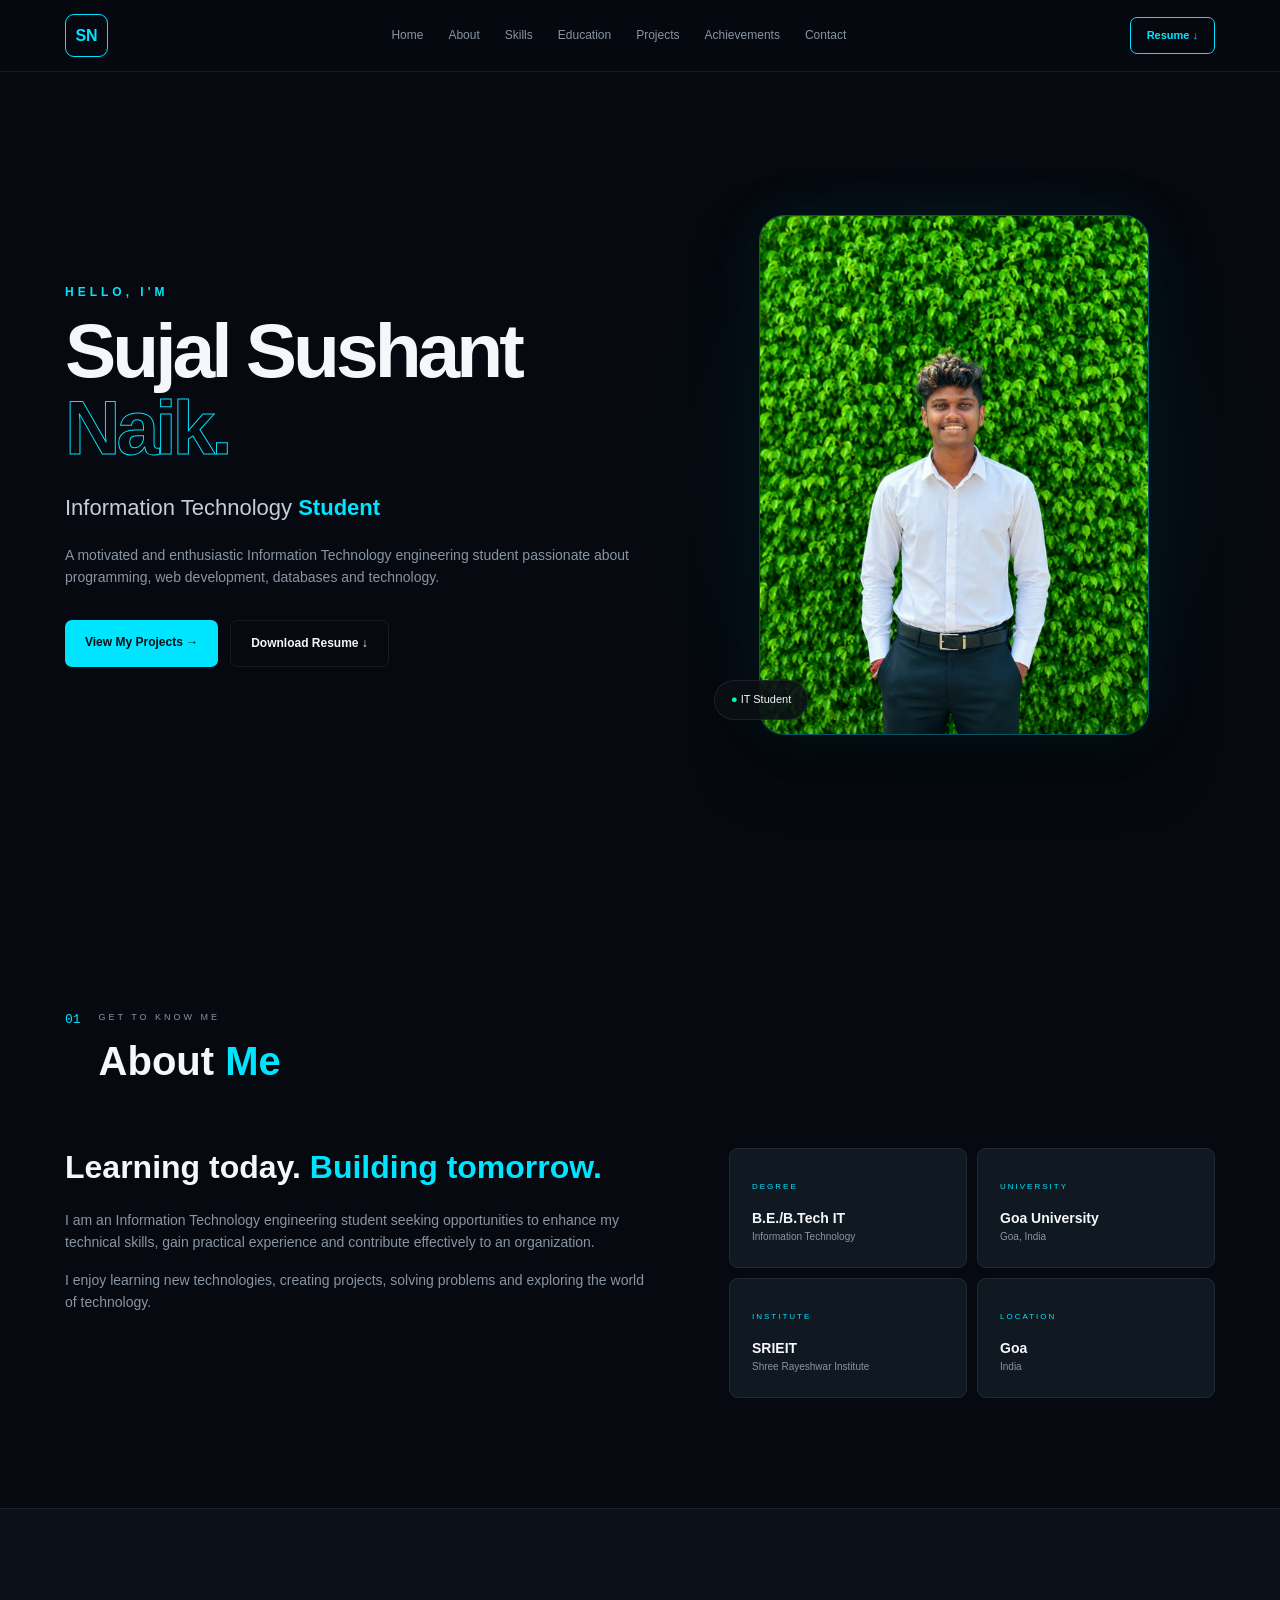
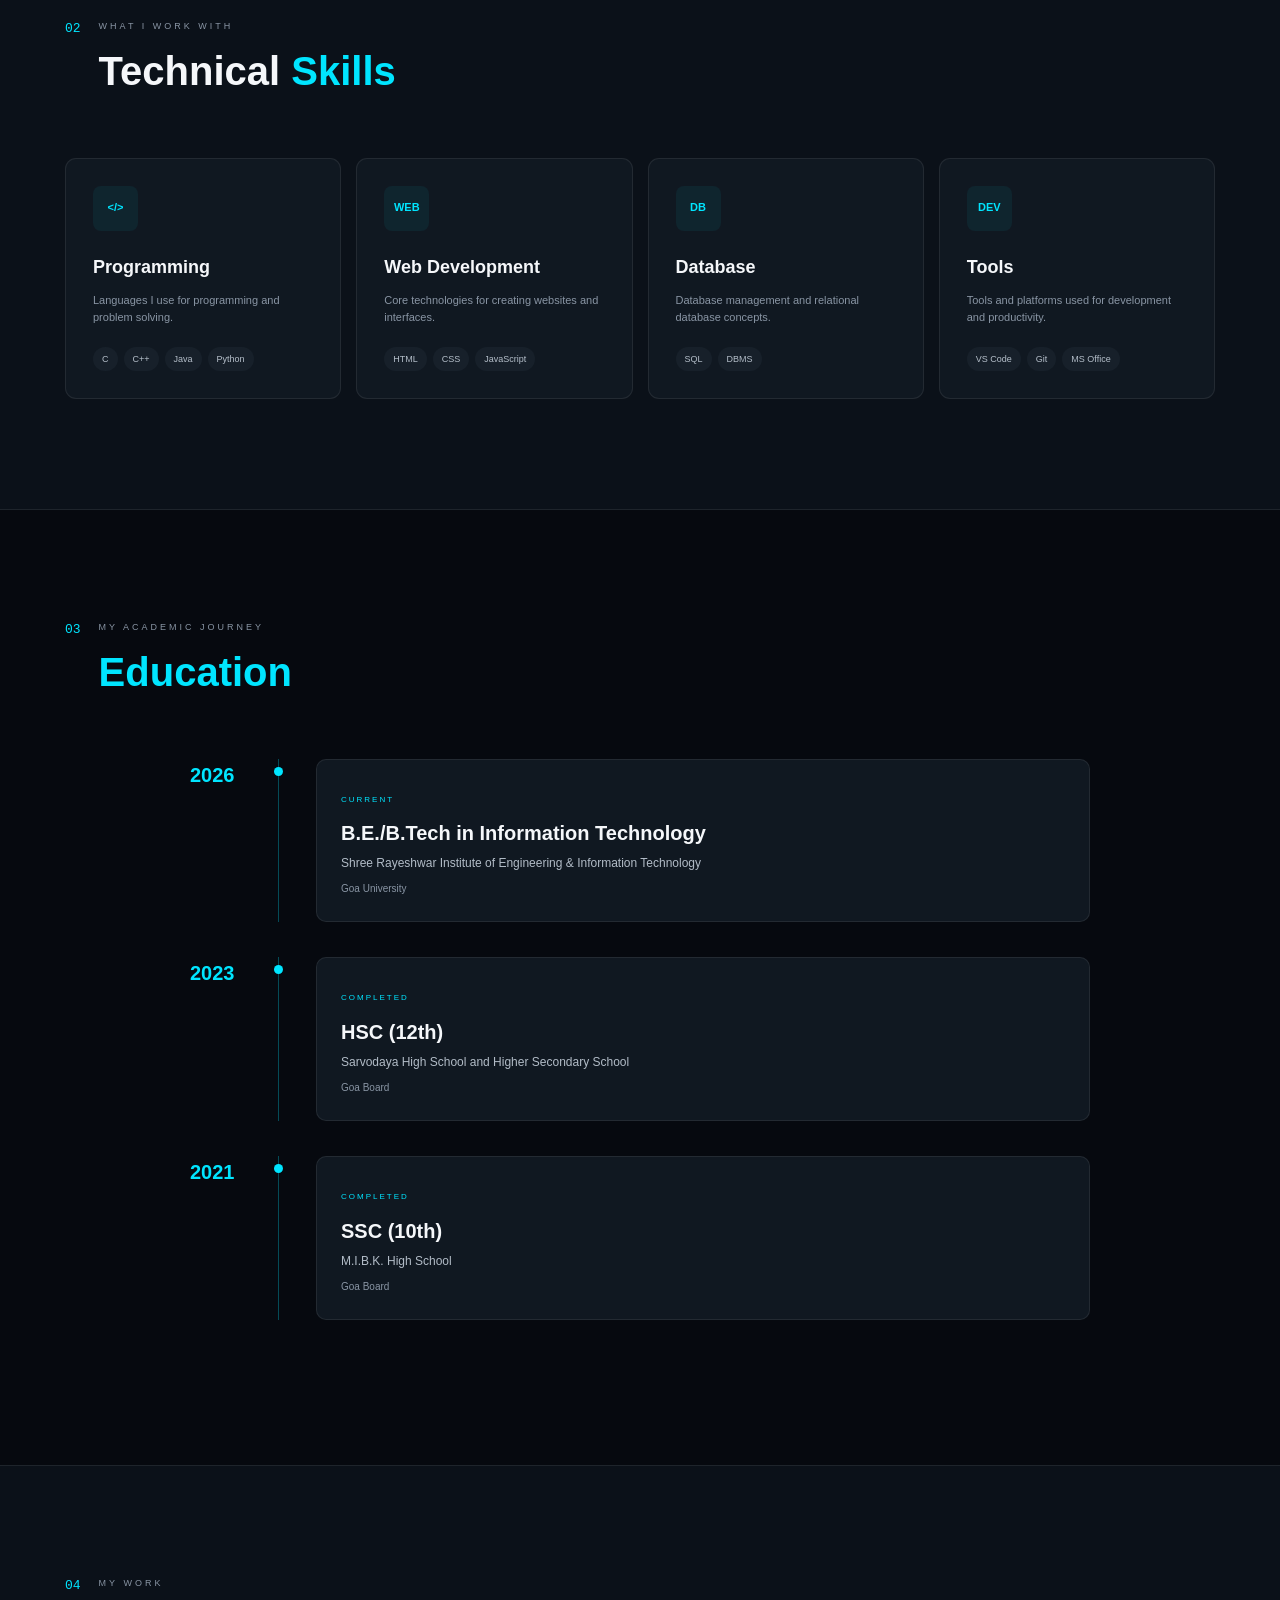
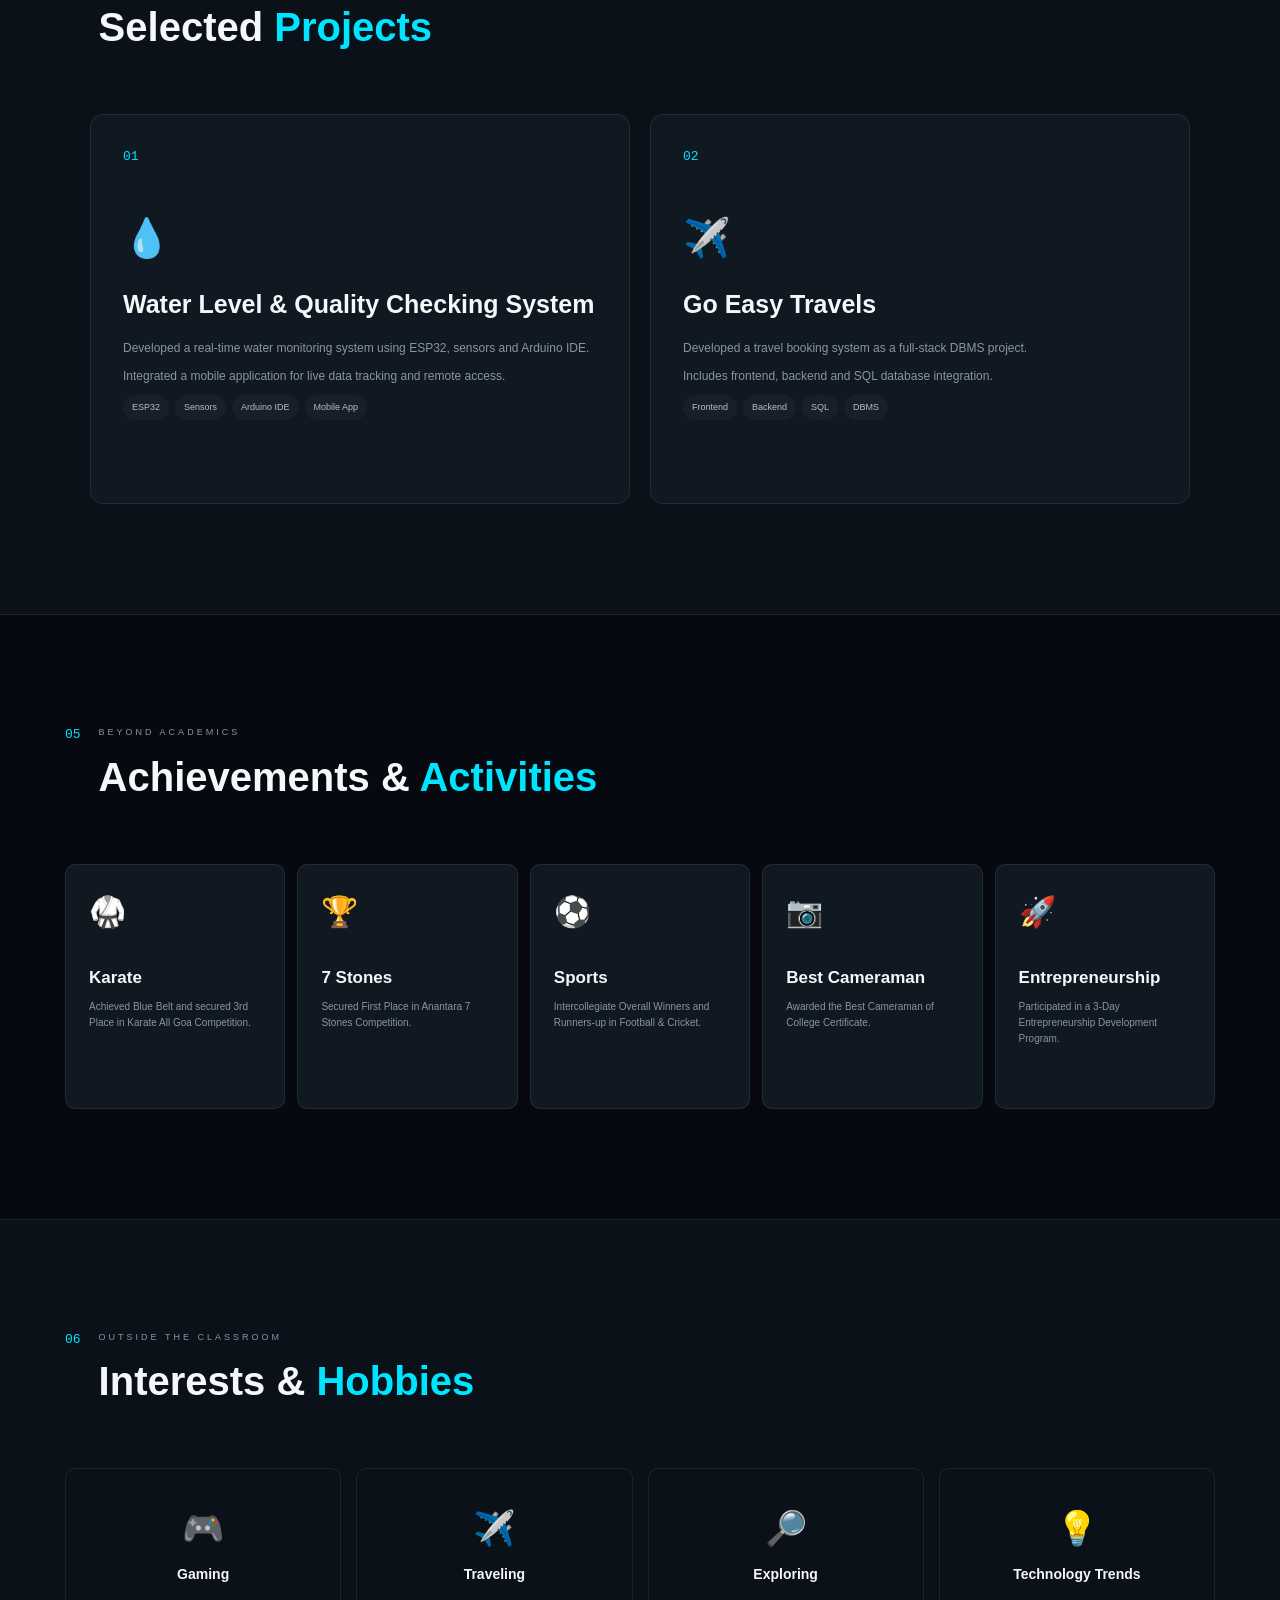
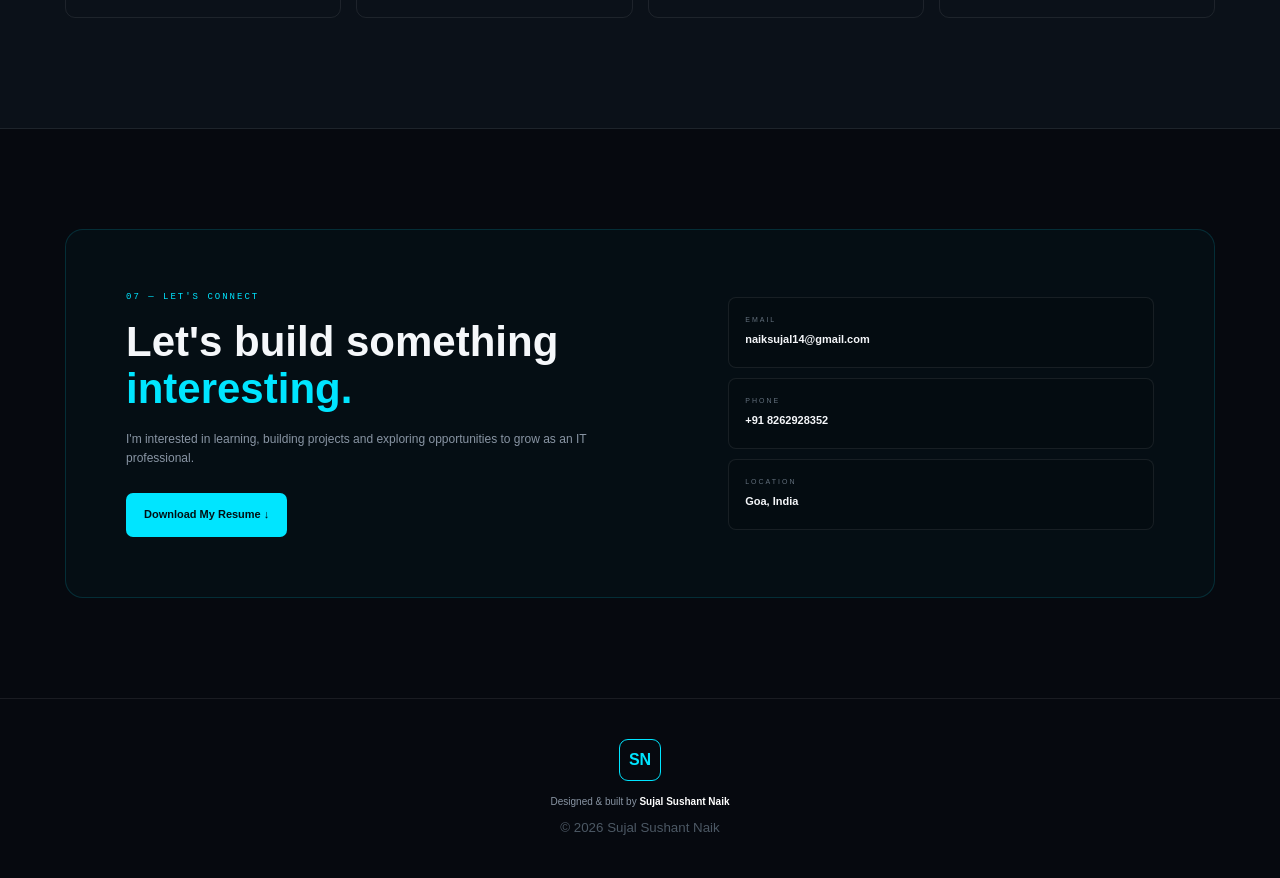
==== index.html @ 265cdd94 "initial commit" ====
<!DOCTYPE html>
<html lang="en">
<head>
    <meta charset="UTF-8">
    <meta name="viewport" content="width=device-width, initial-scale=1.0">

    <title>Sujal Sushant Naik | Portfolio</title>

    <link rel="stylesheet" href="style.css">
</head>

<body>

    <!-- NAVBAR -->
    <header class="navbar">
        <div class="nav-container">

            <a href="#home" class="logo">SN</a>

            <nav>
                <a href="#home">Home</a>
                <a href="#about">About</a>
                <a href="#skills">Skills</a>
                <a href="#education">Education</a>
                <a href="#projects">Projects</a>
                <a href="#achievements">Achievements</a>
                <a href="#contact">Contact</a>
            </nav>

            <a href="Sujal-Naik-Resume.pdf"
               download
               class="resume-btn">
                Resume ↓
            </a>

        </div>
    </header>


    <!-- HERO -->
    <section id="home" class="hero">

        <div class="hero-content">

            <p class="small-title">HELLO, I'M</p>

            <h1>
                Sujal Sushant
                <span>Naik.</span>
            </h1>

            <h2>
                Information Technology
                <strong>Student</strong>
            </h2>

            <p class="description">
                A motivated and enthusiastic Information Technology
                engineering student passionate about programming,
                web development, databases and technology.
            </p>

            <div class="buttons">

                <a href="#projects" class="btn primary">
                    View My Projects →
                </a>

                <a href="Sujal-Naik-Resume.pdf"
                   download
                   class="btn secondary">
                    Download Resume ↓
                </a>

            </div>

        </div>


        <!-- PHOTO -->
        <div class="hero-photo">

            <div class="photo-glow"></div>

            <div class="photo-box">

                <img src="profile.png"
                     alt="Sujal Sushant Naik">

            </div>

            <div class="photo-label">
                <span>●</span>
                IT Student
            </div>

        </div>

    </section>


    <!-- ABOUT -->
    <section id="about" class="section">

        <div class="section-heading">
            <span>01</span>
            <div>
                <p>GET TO KNOW ME</p>
                <h2>About <b>Me</b></h2>
            </div>
        </div>

        <div class="about-grid">

            <div class="about-text">

                <h3>
                    Learning today.
                    <b>Building tomorrow.</b>
                </h3>

                <p>
                    I am an Information Technology engineering student
                    seeking opportunities to enhance my technical skills,
                    gain practical experience and contribute effectively
                    to an organization.
                </p>

                <p>
                    I enjoy learning new technologies, creating projects,
                    solving problems and exploring the world of technology.
                </p>

            </div>

            <div class="about-cards">

                <div class="info-card">
                    <small>DEGREE</small>
                    <h4>B.E./B.Tech IT</h4>
                    <p>Information Technology</p>
                </div>

                <div class="info-card">
                    <small>UNIVERSITY</small>
                    <h4>Goa University</h4>
                    <p>Goa, India</p>
                </div>

                <div class="info-card">
                    <small>INSTITUTE</small>
                    <h4>SRIEIT</h4>
                    <p>Shree Rayeshwar Institute</p>
                </div>

                <div class="info-card">
                    <small>LOCATION</small>
                    <h4>Goa</h4>
                    <p>India</p>
                </div>

            </div>

        </div>

    </section>


    <!-- SKILLS -->
    <section id="skills" class="section dark">

        <div class="section-heading">
            <span>02</span>
            <div>
                <p>WHAT I WORK WITH</p>
                <h2>Technical <b>Skills</b></h2>
            </div>
        </div>

        <div class="skills-grid">

            <div class="skill-card">
                <div class="skill-icon">&lt;/&gt;</div>
                <h3>Programming</h3>
                <p>
                    Languages I use for programming and
                    problem solving.
                </p>

                <div class="tags">
                    <span>C</span>
                    <span>C++</span>
                    <span>Java</span>
                    <span>Python</span>
                </div>
            </div>


            <div class="skill-card">
                <div class="skill-icon">WEB</div>
                <h3>Web Development</h3>
                <p>
                    Core technologies for creating
                    websites and interfaces.
                </p>

                <div class="tags">
                    <span>HTML</span>
                    <span>CSS</span>
                    <span>JavaScript</span>
                </div>
            </div>


            <div class="skill-card">
                <div class="skill-icon">DB</div>
                <h3>Database</h3>
                <p>
                    Database management and
                    relational database concepts.
                </p>

                <div class="tags">
                    <span>SQL</span>
                    <span>DBMS</span>
                </div>
            </div>


            <div class="skill-card">
                <div class="skill-icon">DEV</div>
                <h3>Tools</h3>
                <p>
                    Tools and platforms used for
                    development and productivity.
                </p>

                <div class="tags">
                    <span>VS Code</span>
                    <span>Git</span>
                    <span>MS Office</span>
                </div>
            </div>

        </div>

    </section>


    <!-- EDUCATION -->
    <section id="education" class="section">

        <div class="section-heading">
            <span>03</span>
            <div>
                <p>MY ACADEMIC JOURNEY</p>
                <h2><b>Education</b></h2>
            </div>
        </div>

        <div class="timeline">

            <div class="education">
                <div class="year">2026</div>

                <div class="line"></div>

                <div class="education-card">
                    <small>CURRENT</small>

                    <h3>
                        B.E./B.Tech in Information Technology
                    </h3>

                    <h4>
                        Shree Rayeshwar Institute of Engineering
                        & Information Technology
                    </h4>

                    <p>Goa University</p>
                </div>
            </div>


            <div class="education">
                <div class="year">2023</div>

                <div class="line"></div>

                <div class="education-card">
                    <small>COMPLETED</small>

                    <h3>HSC (12th)</h3>

                    <h4>
                        Sarvodaya High School and Higher
                        Secondary School
                    </h4>

                    <p>Goa Board</p>
                </div>
            </div>


            <div class="education">
                <div class="year">2021</div>

                <div class="line"></div>

                <div class="education-card">
                    <small>COMPLETED</small>

                    <h3>SSC (10th)</h3>

                    <h4>
                        M.I.B.K. High School
                    </h4>

                    <p>Goa Board</p>
                </div>
            </div>

        </div>

    </section>


    <!-- PROJECTS -->
    <section id="projects" class="section dark">

        <div class="section-heading">
            <span>04</span>
            <div>
                <p>MY WORK</p>
                <h2>Selected <b>Projects</b></h2>
            </div>
        </div>

        <div class="projects-grid">

            <article class="project-card">

                <div class="project-number">01</div>

                <div class="project-icon">💧</div>

                <h3>
                    Water Level & Quality
                    Checking System
                </h3>

                <p>
                    Developed a real-time water monitoring
                    system using ESP32, sensors and
                    Arduino IDE.
                </p>

                <p>
                    Integrated a mobile application for
                    live data tracking and remote access.
                </p>

                <div class="tags">
                    <span>ESP32</span>
                    <span>Sensors</span>
                    <span>Arduino IDE</span>
                    <span>Mobile App</span>
                </div>

            </article>


            <article class="project-card">

                <div class="project-number">02</div>

                <div class="project-icon">✈️</div>

                <h3>
                    Go Easy Travels
                </h3>

                <p>
                    Developed a travel booking system
                    as a full-stack DBMS project.
                </p>

                <p>
                    Includes frontend, backend and
                    SQL database integration.
                </p>

                <div class="tags">
                    <span>Frontend</span>
                    <span>Backend</span>
                    <span>SQL</span>
                    <span>DBMS</span>
                </div>

            </article>

        </div>

    </section>


    <!-- ACHIEVEMENTS -->
    <section id="achievements" class="section">

        <div class="section-heading">
            <span>05</span>
            <div>
                <p>BEYOND ACADEMICS</p>
                <h2>Achievements & <b>Activities</b></h2>
            </div>
        </div>

        <div class="achievement-grid">

            <div class="achievement">
                <div>🥋</div>
                <h3>Karate</h3>
                <p>
                    Achieved Blue Belt and secured
                    3rd Place in Karate All Goa Competition.
                </p>
            </div>

            <div class="achievement">
                <div>🏆</div>
                <h3>7 Stones</h3>
                <p>
                    Secured First Place in
                    Anantara 7 Stones Competition.
                </p>
            </div>

            <div class="achievement">
                <div>⚽</div>
                <h3>Sports</h3>
                <p>
                    Intercollegiate Overall Winners
                    and Runners-up in Football & Cricket.
                </p>
            </div>

            <div class="achievement">
                <div>📷</div>
                <h3>Best Cameraman</h3>
                <p>
                    Awarded the Best Cameraman
                    of College Certificate.
                </p>
            </div>

            <div class="achievement">
                <div>🚀</div>
                <h3>Entrepreneurship</h3>
                <p>
                    Participated in a 3-Day
                    Entrepreneurship Development Program.
                </p>
            </div>

        </div>

    </section>


    <!-- INTERESTS -->
    <section class="section dark">

        <div class="section-heading">
            <span>06</span>
            <div>
                <p>OUTSIDE THE CLASSROOM</p>
                <h2>Interests & <b>Hobbies</b></h2>
            </div>
        </div>

        <div class="interests">

            <div>
                <span>🎮</span>
                <h3>Gaming</h3>
            </div>

            <div>
                <span>✈️</span>
                <h3>Traveling</h3>
            </div>

            <div>
                <span>🔎</span>
                <h3>Exploring</h3>
            </div>

            <div>
                <span>💡</span>
                <h3>Technology Trends</h3>
            </div>

        </div>

    </section>


    <!-- CONTACT -->
    <section id="contact" class="contact">

        <div class="contact-container">

            <div>

                <p class="contact-label">
                    07 — LET'S CONNECT
                </p>

                <h2>
                    Let's build something
                    <span>interesting.</span>
                </h2>

                <p class="contact-text">
                    I'm interested in learning,
                    building projects and exploring
                    opportunities to grow as an
                    IT professional.
                </p>

                <a href="Sujal-Naik-Resume.pdf"
                   download
                   class="download">
                    Download My Resume ↓
                </a>

            </div>


            <div class="contact-details">

                <a href="mailto:naiksujal14@gmail.com">
                    <small>EMAIL</small>
                    <strong>naiksujal14@gmail.com</strong>
                </a>

                <a href="tel:+918262928352">
                    <small>PHONE</small>
                    <strong>+91 8262928352</strong>
                </a>

                <div>
                    <small>LOCATION</small>
                    <strong>Goa, India</strong>
                </div>

            </div>

        </div>

    </section>


    <!-- FOOTER -->
    <footer>

        <div class="footer-logo">SN</div>

        <p>
            Designed & built by
            <strong>Sujal Sushant Naik</strong>
        </p>

        <small>
            © 2026 Sujal Sushant Naik
        </small>

    </footer>

</body>
</html>
---- style.css ----
/* ================================
   VARIABLES
================================ */

:root {
    --bg: #06090f;
    --bg2: #0b1119;
    --card: #101821;
    --text: #f5f7fa;
    --muted: #8995a4;
    --blue: #00e5ff;
    --green: #00ffa3;
    --border: rgba(255,255,255,0.08);
}


/* ================================
   RESET
================================ */

* {
    margin: 0;
    padding: 0;
    box-sizing: border-box;
}

html {
    scroll-behavior: smooth;
}

body {
    background: var(--bg);
    color: var(--text);
    font-family: Arial, Helvetica, sans-serif;
    line-height: 1.6;
    overflow-x: hidden;
}

a {
    text-decoration: none;
    color: inherit;
}


/* ================================
   NAVBAR
================================ */

.navbar {
    position: fixed;
    top: 0;
    width: 100%;
    height: 72px;
    z-index: 1000;

    background: rgba(6,9,15,0.85);
    backdrop-filter: blur(15px);

    border-bottom: 1px solid var(--border);
}

.nav-container {
    max-width: 1200px;
    height: 100%;
    margin: auto;
    padding: 0 25px;

    display: flex;
    align-items: center;
    justify-content: space-between;
}

.logo {
    width: 43px;
    height: 43px;

    display: flex;
    align-items: center;
    justify-content: center;

    border: 1px solid var(--blue);
    border-radius: 9px;

    color: var(--blue);
    font-weight: bold;
}

nav {
    display: flex;
    gap: 25px;
}

nav a {
    color: var(--muted);
    font-size: 12px;
    transition: 0.3s;
}

nav a:hover {
    color: var(--blue);
}

.resume-btn {
    padding: 9px 16px;

    border: 1px solid var(--blue);
    border-radius: 7px;

    color: var(--blue);
    font-size: 11px;
    font-weight: bold;

    transition: 0.3s;
}

.resume-btn:hover {
    background: var(--blue);
    color: #001014;
}


/* ================================
   HERO
================================ */

.hero {
    min-height: 100vh;
    max-width: 1200px;
    margin: auto;

    padding: 130px 25px 80px;

    display: grid;
    grid-template-columns: 1fr 0.9fr;

    align-items: center;
    gap: 50px;
}

.small-title {
    color: var(--blue);
    letter-spacing: 4px;
    font-size: 12px;
    font-weight: bold;
}

.hero h1 {
    margin-top: 10px;

    font-size: clamp(50px, 6vw, 80px);
    line-height: 1;

    letter-spacing: -4px;
}

.hero h1 span {
    display: block;

    color: transparent;
    -webkit-text-stroke: 1px var(--blue);
}

.hero h2 {
    margin-top: 25px;

    color: #c5ced8;
    font-size: 22px;
    font-weight: normal;
}

.hero h2 strong {
    color: var(--blue);
}

.description {
    max-width: 580px;

    margin-top: 18px;

    color: var(--muted);
    font-size: 14px;
}


/* BUTTONS */

.buttons {
    display: flex;
    gap: 12px;
    margin-top: 32px;
}

.btn {
    padding: 13px 20px;

    border-radius: 7px;

    font-size: 12px;
    font-weight: bold;

    transition: 0.3s;
}

.primary {
    background: var(--blue);
    color: #001014;
}

.primary:hover {
    transform: translateY(-3px);
    box-shadow: 0 10px 30px rgba(0,229,255,0.2);
}

.secondary {
    border: 1px solid var(--border);
}

.secondary:hover {
    border-color: var(--blue);
    color: var(--blue);
}


/* ================================
   PHOTO
================================ */

.hero-photo {
    position: relative;

    height: 560px;

    display: flex;
    align-items: center;
    justify-content: center;
}

.photo-glow {
    position: absolute;

    width: 350px;
    height: 350px;

    background: var(--blue);

    opacity: 0.08;
    filter: blur(100px);

    border-radius: 50%;
}

.photo-box {
    position: relative;
    z-index: 2;

    width: 390px;
    height: 520px;

    overflow: hidden;

    border-radius: 25px;

    border: 1px solid rgba(0,229,255,0.35);

    box-shadow:
        0 0 60px rgba(0,229,255,0.08),
        0 30px 60px rgba(0,0,0,0.5);
}

.photo-box img {
    width: 100%;
    height: 100%;

    object-fit: cover;
    object-position: center top;

    transition: 0.5s;
}

.photo-box:hover img {
    transform: scale(1.04);
}

.photo-label {
    position: absolute;
    z-index: 5;

    bottom: 35px;
    left: 20px;

    padding: 10px 16px;

    background: rgba(10,15,22,0.9);

    border: 1px solid var(--border);

    border-radius: 20px;

    font-size: 11px;
}

.photo-label span {
    color: var(--green);
}


/* ================================
   SECTIONS
================================ */

.section {
    max-width: 1200px;
    margin: auto;

    padding: 110px 25px;
}

.dark {
    max-width: none;

    padding-left: max(25px, calc((100% - 1150px) / 2));
    padding-right: max(25px, calc((100% - 1150px) / 2));

    background: var(--bg2);

    border-top: 1px solid var(--border);
    border-bottom: 1px solid var(--border);
}

.section-heading {
    display: flex;
    gap: 18px;

    margin-bottom: 55px;
}

.section-heading > span {
    color: var(--blue);
    font-family: monospace;
}

.section-heading p {
    color: var(--muted);
    font-size: 9px;
    letter-spacing: 3px;
}

.section-heading h2 {
    margin-top: 5px;

    font-size: 40px;
}

.section-heading b {
    color: var(--blue);
}


/* ================================
   ABOUT
================================ */

.about-grid {
    display: grid;
    grid-template-columns: 1.1fr 0.9fr;
    gap: 70px;
}

.about-text h3 {
    font-size: 32px;
    line-height: 1.2;
    margin-bottom: 22px;
}

.about-text h3 b {
    color: var(--blue);
}

.about-text p {
    color: var(--muted);
    font-size: 14px;
    margin-bottom: 15px;
}

.about-cards {
    display: grid;
    grid-template-columns: 1fr 1fr;
    gap: 10px;
}

.info-card {
    padding: 22px;

    background: var(--card);

    border: 1px solid var(--border);
    border-radius: 9px;
}

.info-card small {
    color: var(--blue);
    font-size: 8px;
    letter-spacing: 2px;
}

.info-card h4 {
    margin-top: 10px;
    font-size: 14px;
}

.info-card p {
    color: var(--muted);
    font-size: 10px;
}


/* ================================
   SKILLS
================================ */

.skills-grid {
    max-width: 1150px;
    margin: auto;

    display: grid;
    grid-template-columns: repeat(4,1fr);

    gap: 15px;
}

.skill-card {
    padding: 27px;

    background: var(--card);

    border: 1px solid var(--border);
    border-radius: 11px;

    transition: 0.3s;
}

.skill-card:hover {
    transform: translateY(-7px);
    border-color: rgba(0,229,255,0.35);
}

.skill-icon {
    width: 45px;
    height: 45px;

    display: flex;
    align-items: center;
    justify-content: center;

    background: rgba(0,229,255,0.06);

    border-radius: 8px;

    color: var(--blue);

    font-size: 11px;
    font-weight: bold;
}

.skill-card h3 {
    margin-top: 22px;
    font-size: 18px;
}

.skill-card p {
    color: var(--muted);
    font-size: 11px;
    margin: 10px 0 20px;
}

.tags {
    display: flex;
    flex-wrap: wrap;
    gap: 6px;
}

.tags span {
    padding: 5px 9px;

    background: #17202a;

    border-radius: 20px;

    color: #b5bfca;

    font-size: 9px;
}


/* ================================
   EDUCATION
================================ */

.timeline {
    max-width: 900px;
    margin: auto;
}

.education {
    display: grid;
    grid-template-columns: 70px 20px 1fr;

    gap: 18px;

    margin-bottom: 35px;
}

.year {
    color: var(--blue);
    font-size: 20px;
    font-weight: bold;
}

.line {
    border-left: 1px solid rgba(0,229,255,0.3);
    position: relative;
}

.line::before {
    content: "";

    position: absolute;

    width: 9px;
    height: 9px;

    background: var(--blue);

    border-radius: 50%;

    left: -5px;
    top: 8px;
}

.education-card {
    padding: 24px;

    background: var(--card);

    border: 1px solid var(--border);

    border-radius: 10px;
}

.education-card small {
    color: var(--blue);
    letter-spacing: 2px;
    font-size: 8px;
}

.education-card h3 {
    margin: 8px 0 5px;
    font-size: 20px;
}

.education-card h4 {
    color: #b2bcc7;
    font-size: 12px;
    font-weight: normal;
}

.education-card p {
    color: var(--muted);
    font-size: 10px;
    margin-top: 8px;
}


/* ================================
   PROJECTS
================================ */

.projects-grid {
    max-width: 1100px;
    margin: auto;

    display: grid;
    grid-template-columns: 1fr 1fr;

    gap: 20px;
}

.project-card {
    padding: 32px;
    min-height: 390px;

    background: var(--card);

    border: 1px solid var(--border);
    border-radius: 13px;

    transition: 0.3s;
}

.project-card:hover {
    transform: translateY(-7px);
    border-color: rgba(0,229,255,0.35);
}

.project-number {
    color: var(--blue);
    font-family: monospace;
}

.project-icon {
    font-size: 38px;
    margin-top: 40px;
}

.project-card h3 {
    margin: 15px 0;

    font-size: 25px;
}

.project-card p {
    color: var(--muted);
    font-size: 12px;
    margin-bottom: 9px;
}


/* ================================
   ACHIEVEMENTS
================================ */

.achievement-grid {
    display: grid;
    grid-template-columns: repeat(5,1fr);
    gap: 12px;
}

.achievement {
    min-height: 245px;
    padding: 23px;

    background: var(--card);

    border: 1px solid var(--border);
    border-radius: 10px;

    transition: 0.3s;
}

.achievement:hover {
    transform: translateY(-6px);
    border-color: rgba(0,229,255,0.35);
}

.achievement div {
    font-size: 30px;
}

.achievement h3 {
    margin-top: 28px;
    font-size: 17px;
}

.achievement p {
    color: var(--muted);
    font-size: 10px;
    margin-top: 8px;
}


/* ================================
   INTERESTS
================================ */

.interests {
    display: grid;
    grid-template-columns: repeat(4,1fr);
    gap: 15px;
}

.interests div {
    height: 150px;

    display: flex;
    flex-direction: column;
    align-items: center;
    justify-content: center;

    border: 1px solid var(--border);
    border-radius: 10px;

    transition: 0.3s;
}

.interests div:hover {
    border-color: var(--blue);
    transform: translateY(-5px);
}

.interests span {
    font-size: 34px;
}

.interests h3 {
    margin-top: 8px;
    font-size: 14px;
}


/* ================================
   CONTACT
================================ */

.contact {
    max-width: 1200px;
    margin: auto;

    padding: 100px 25px;
}

.contact-container {
    padding: 60px;

    display: grid;
    grid-template-columns: 1fr 0.8fr;

    gap: 70px;

    border: 1px solid rgba(0,229,255,0.15);
    border-radius: 18px;

    background: rgba(0,229,255,0.025);
}

.contact-label {
    color: var(--blue);
    font-family: monospace;
    font-size: 9px;
    letter-spacing: 2px;
}

.contact h2 {
    margin-top: 15px;

    font-size: 42px;
    line-height: 1.1;
}

.contact h2 span {
    color: var(--blue);
}

.contact-text {
    max-width: 500px;

    color: var(--muted);

    font-size: 12px;

    margin-top: 18px;
}

.download {
    display: inline-block;

    margin-top: 25px;

    padding: 13px 18px;

    background: var(--blue);

    color: #001014;

    border-radius: 7px;

    font-size: 11px;
    font-weight: bold;

    transition: 0.3s;
}

.download:hover {
    transform: translateY(-3px);
}

.contact-details {
    display: flex;
    flex-direction: column;
    justify-content: center;
    gap: 10px;
}

.contact-details a,
.contact-details div {
    padding: 16px;

    border: 1px solid var(--border);

    border-radius: 8px;

    background: rgba(0,0,0,0.12);
}

.contact-details small {
    display: block;

    color: #63707d;

    font-size: 7px;
    letter-spacing: 2px;
}

.contact-details strong {
    font-size: 11px;
}


/* ================================
   FOOTER
================================ */

footer {
    text-align: center;

    padding: 40px 20px;

    border-top: 1px solid var(--border);

    color: var(--muted);
}

.footer-logo {
    width: 42px;
    height: 42px;

    display: flex;
    align-items: center;
    justify-content: center;

    margin: auto auto 13px;

    border: 1px solid var(--blue);
    border-radius: 9px;

    color: var(--blue);
    font-weight: bold;
}

footer p {
    font-size: 10px;
}

footer strong {
    color: white;
}

footer small {
    display: block;
    margin-top: 7px;
    color: #4c5864;
}


/* ================================
   RESPONSIVE
================================ */

@media (max-width: 1000px) {

    nav {
        display: none;
    }

    .hero {
        grid-template-columns: 1fr;
        text-align: center;
    }

    .hero-content {
        display: flex;
        flex-direction: column;
        align-items: center;
    }

    .description {
        margin-left: auto;
        margin-right: auto;
    }

    .about-grid {
        grid-template-columns: 1fr;
    }

    .skills-grid {
        grid-template-columns: 1fr 1fr;
    }

    .achievement-grid {
        grid-template-columns: 1fr 1fr;
    }

    .contact-container {
        grid-template-columns: 1fr;
    }
}


@media (max-width: 600px) {

    .hero {
        padding: 110px 18px 70px;
    }

    .hero h1 {
        font-size: 47px;
        letter-spacing: -2px;
    }

    .hero h2 {
        font-size: 17px;
    }

    .buttons {
        width: 100%;
        flex-direction: column;
    }

    .btn {
        text-align: center;
    }

    .hero-photo {
        height: 450px;
    }

    .photo-box {
        width: 285px;
        height: 400px;
    }

    .section {
        padding: 80px 18px;
    }

    .section-heading h2 {
        font-size: 31px;
    }

    .about-text h3 {
        font-size: 27px;
    }

    .about-cards {
        grid-template-columns: 1fr;
    }

    .skills-grid {
        grid-template-columns: 1fr;
    }

    .projects-grid {
        grid-template-columns: 1fr;
    }

    .achievement-grid {
        grid-template-columns: 1fr;
    }

    .interests {
        grid-template-columns: 1fr 1fr;
    }

    .education {
        grid-template-columns: 45px 18px 1fr;
        gap: 10px;
    }

    .education-card {
        padding: 17px;
    }

    .education-card h3 {
        font-size: 16px;
    }

    .contact {
        padding: 70px 18px;
    }

    .contact-container {
        padding: 30px 20px;
    }

    .contact h2 {
        font-size: 31px;
    }
}


@media (max-width: 380px) {

    .hero h1 {
        font-size: 40px;
    }

    .interests {
        grid-template-columns: 1fr;
    }
}
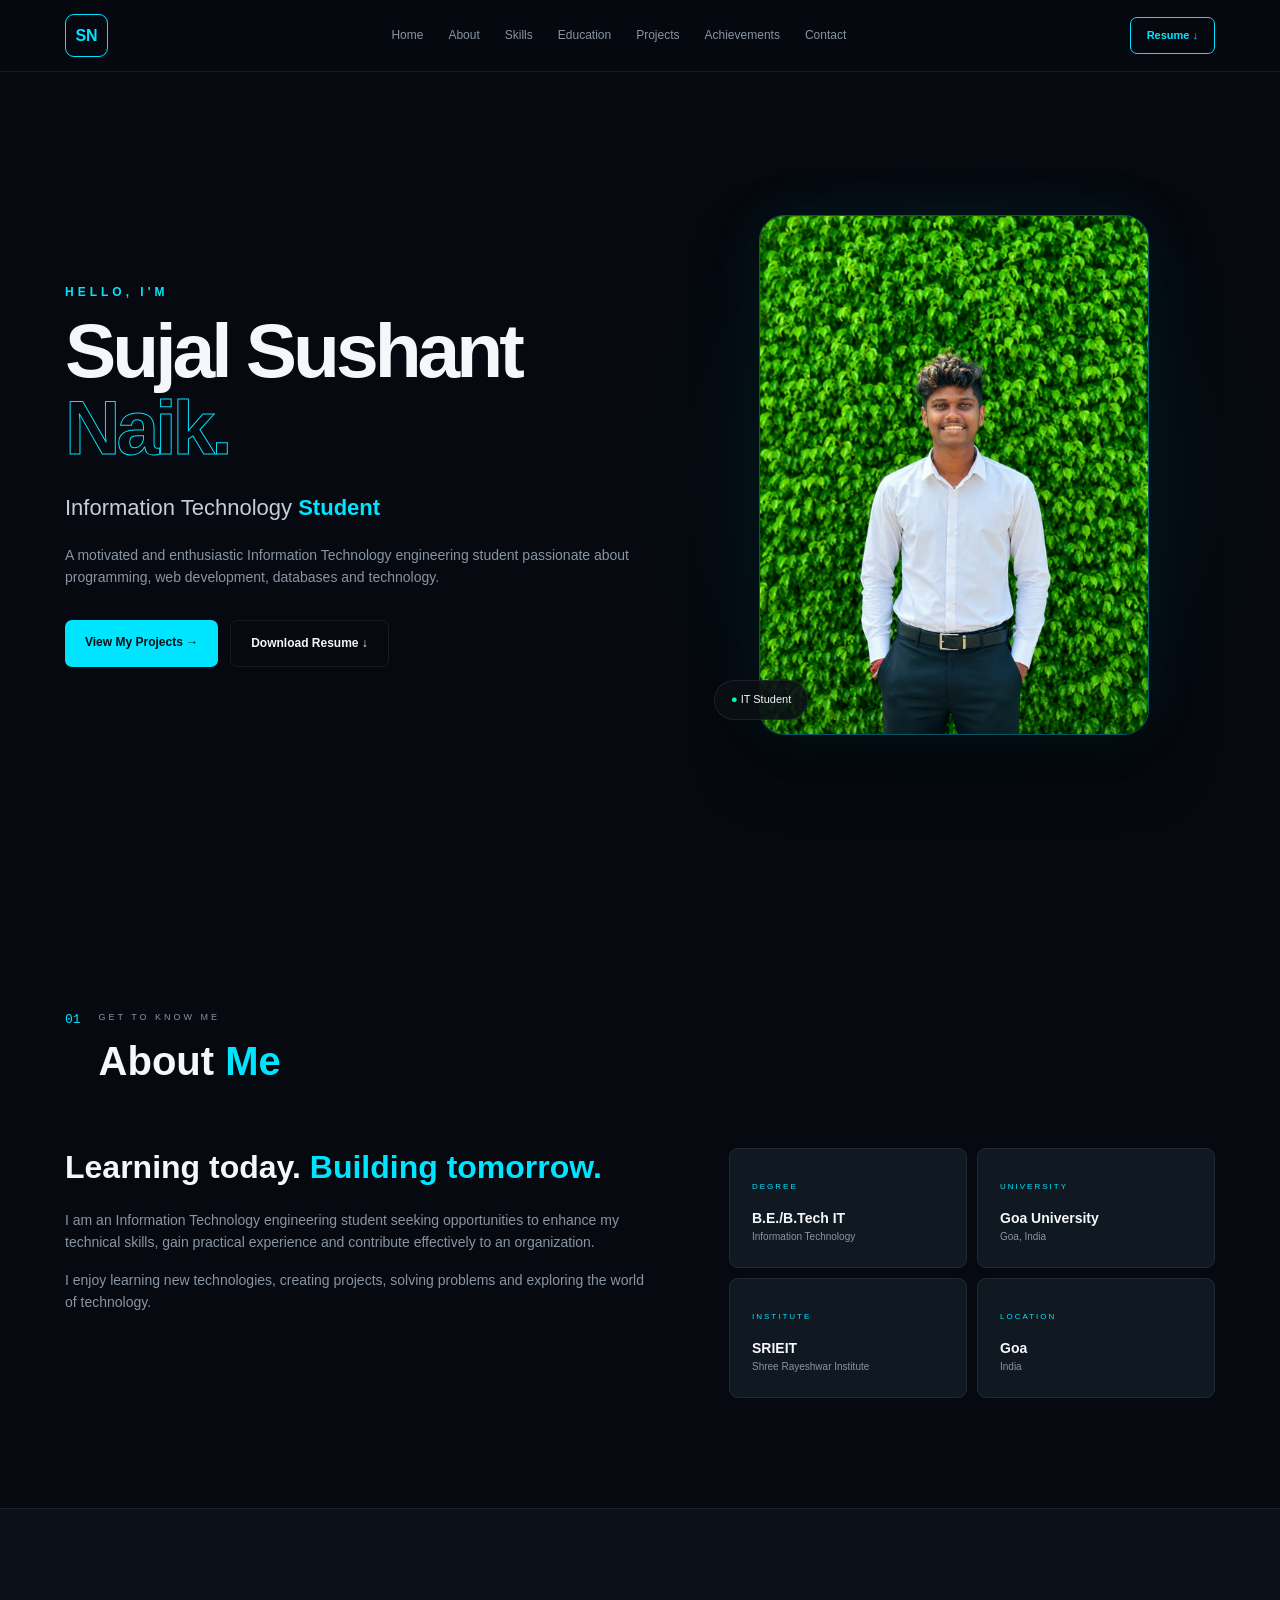
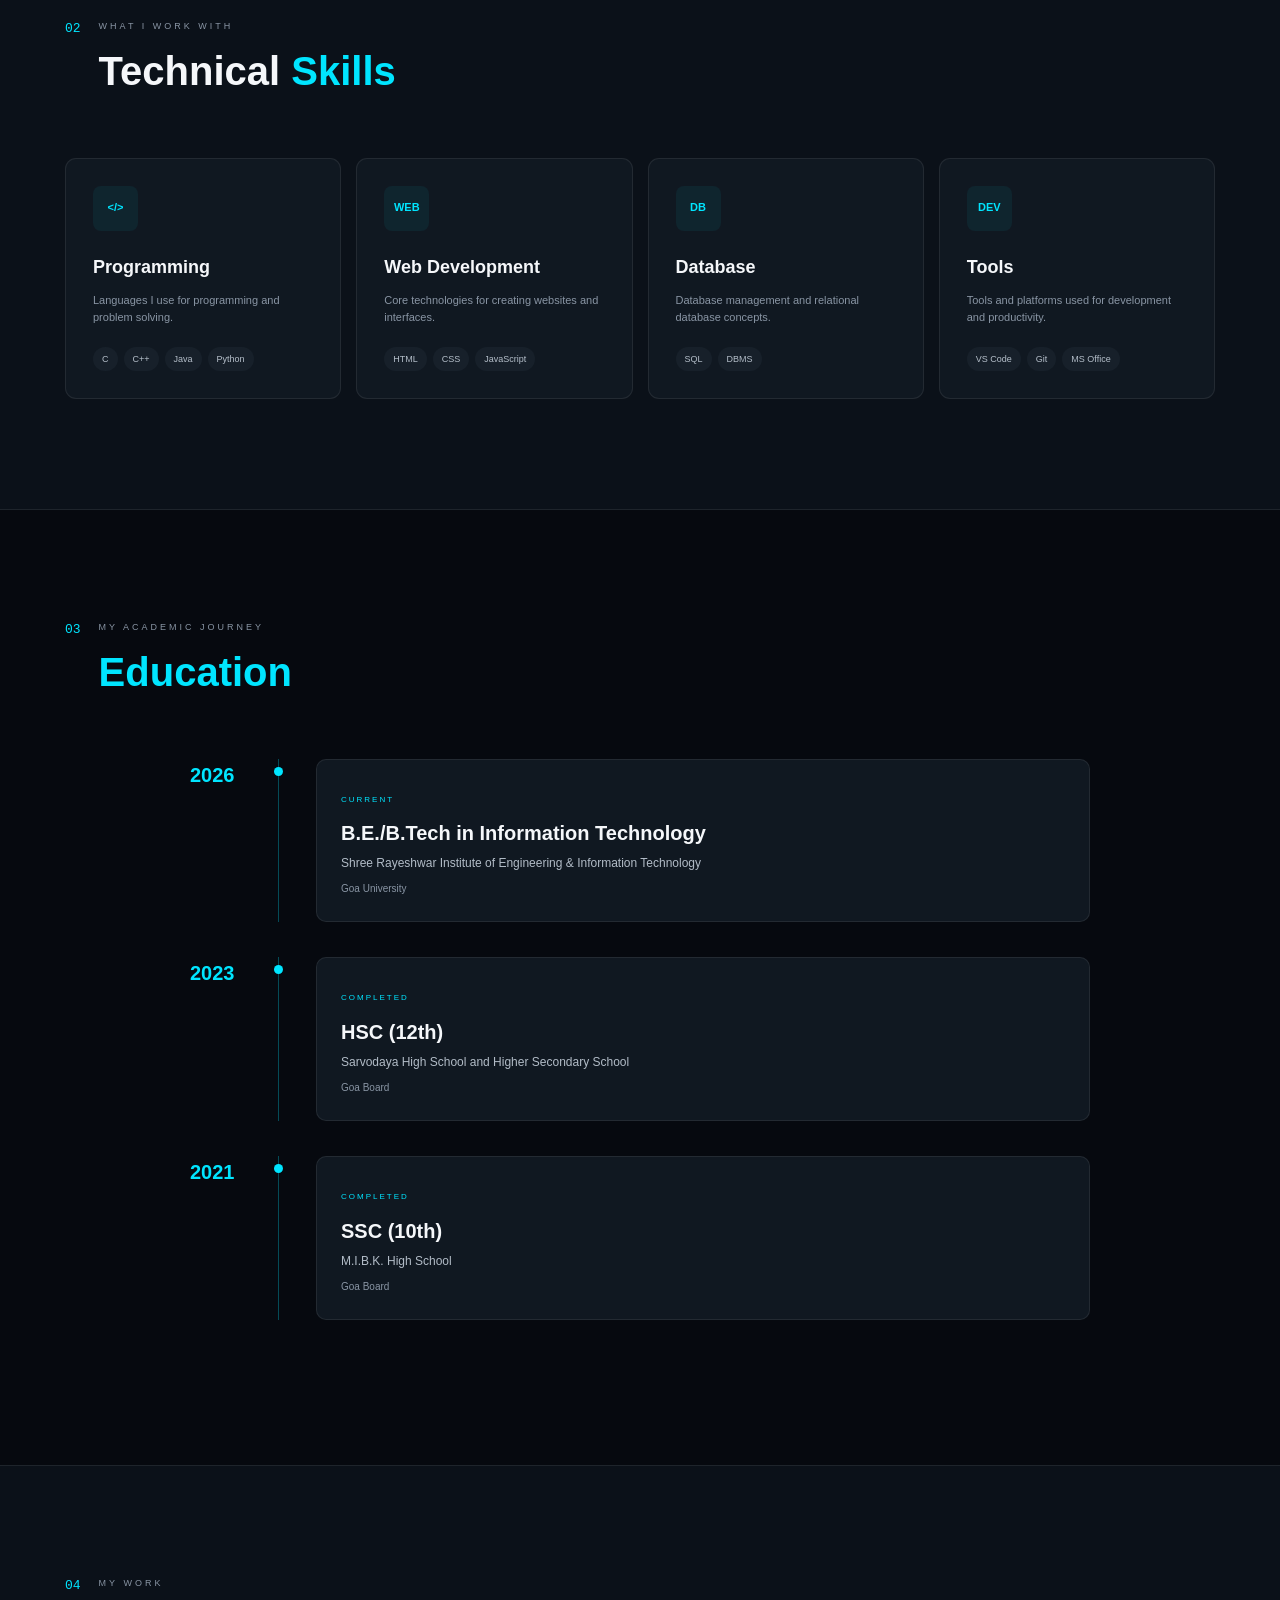
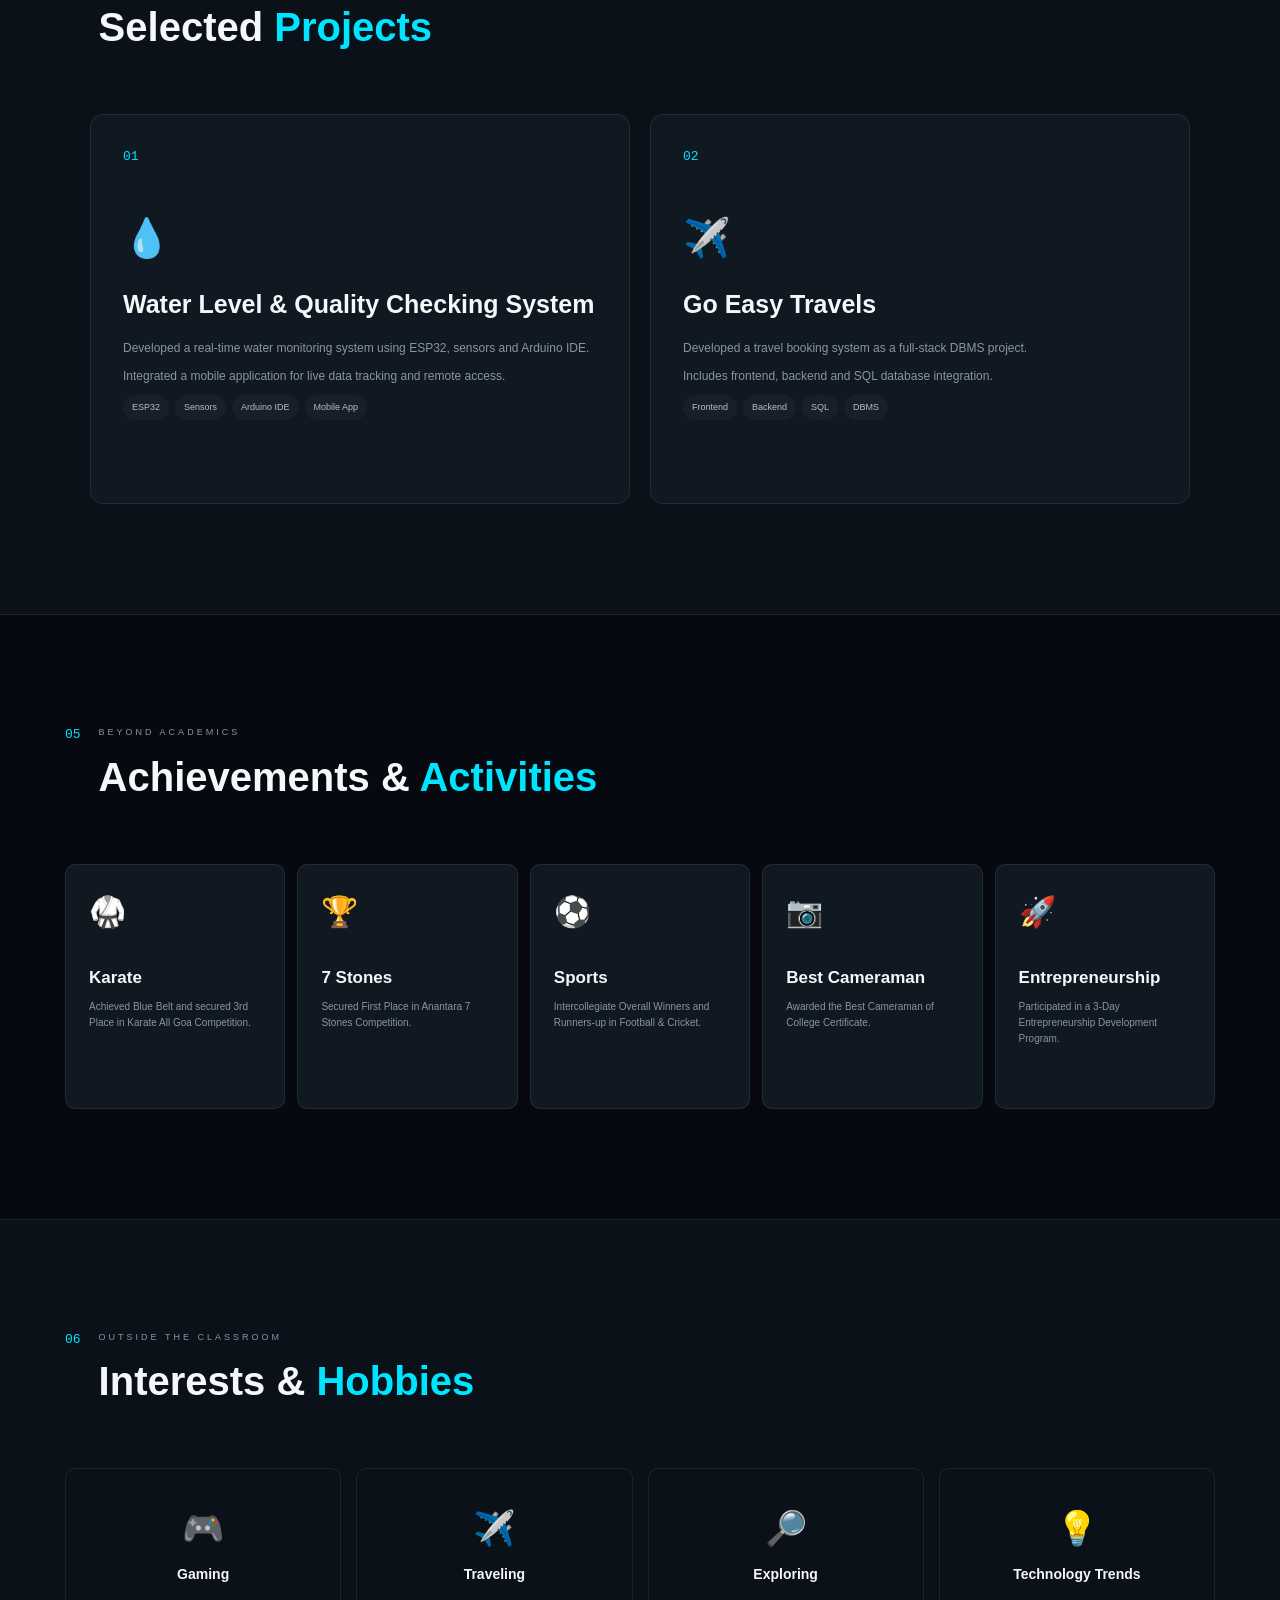
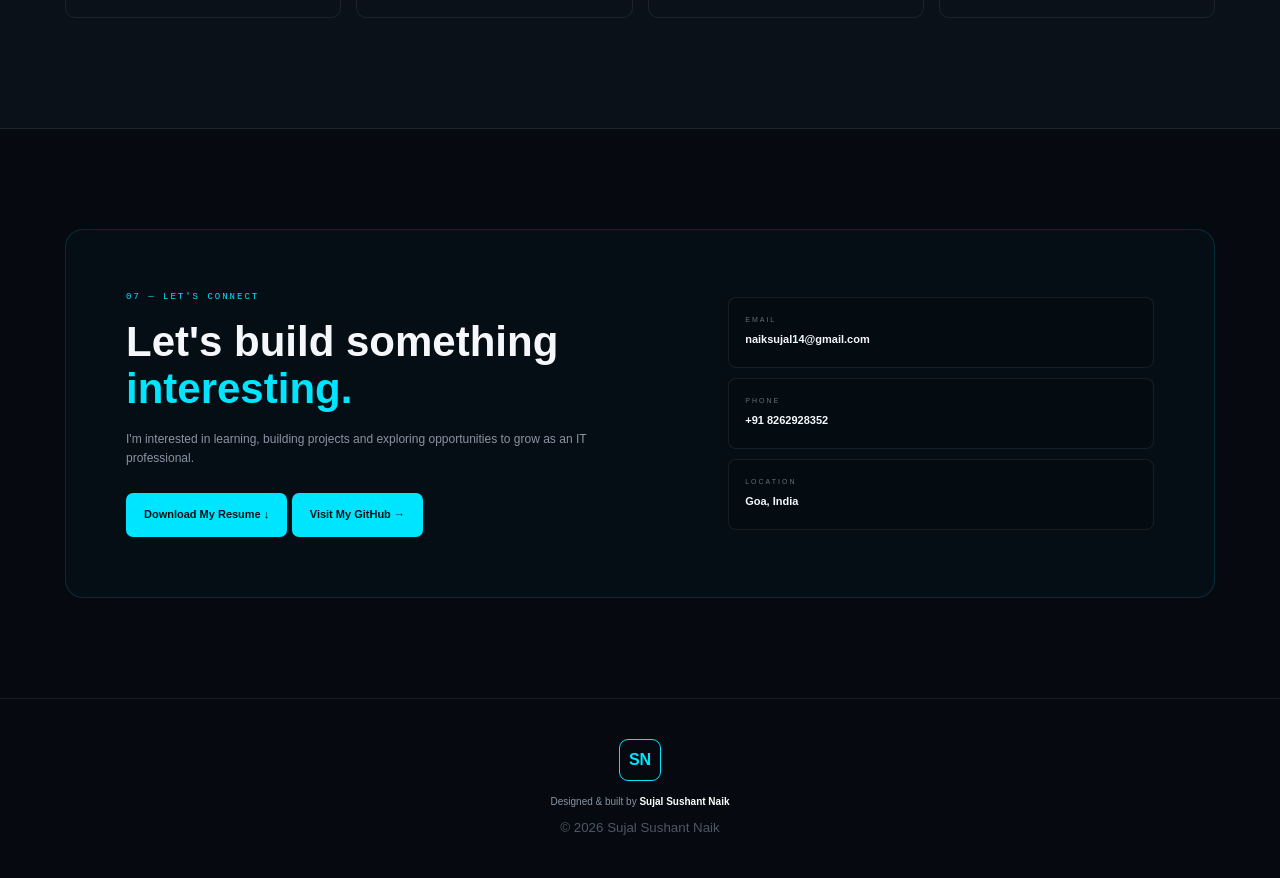
==== commit 7b1aa9eb: "initial commit" ====
--- a/index.html
+++ b/index.html
@@ -534,6 +534,13 @@
                     Download My Resume ↓
                 </a>
 
+                <a href="https://github.com/sujalnaik-cmd"
+                   target="_blank"
+                   rel="noopener noreferrer"
+                   class="download">
+                    Visit My GitHub →
+                </a>
+
             </div>
 
 
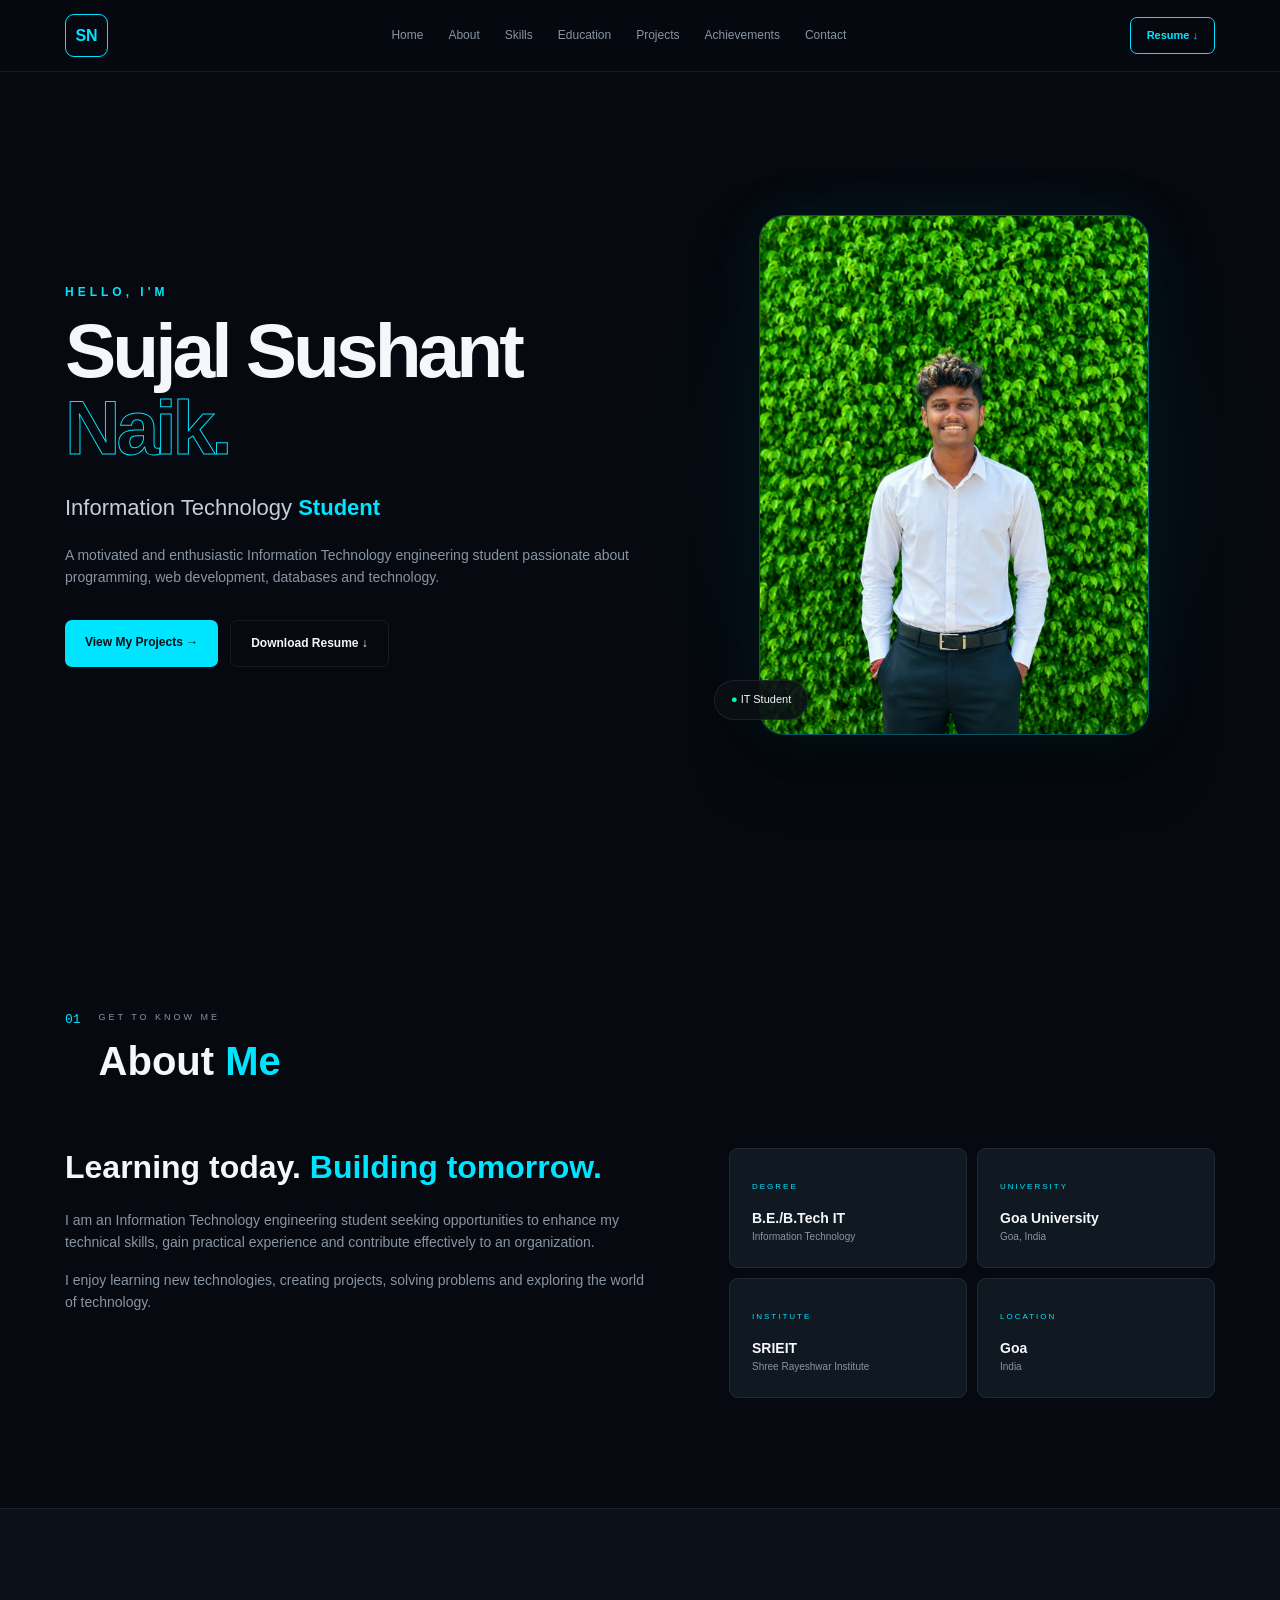
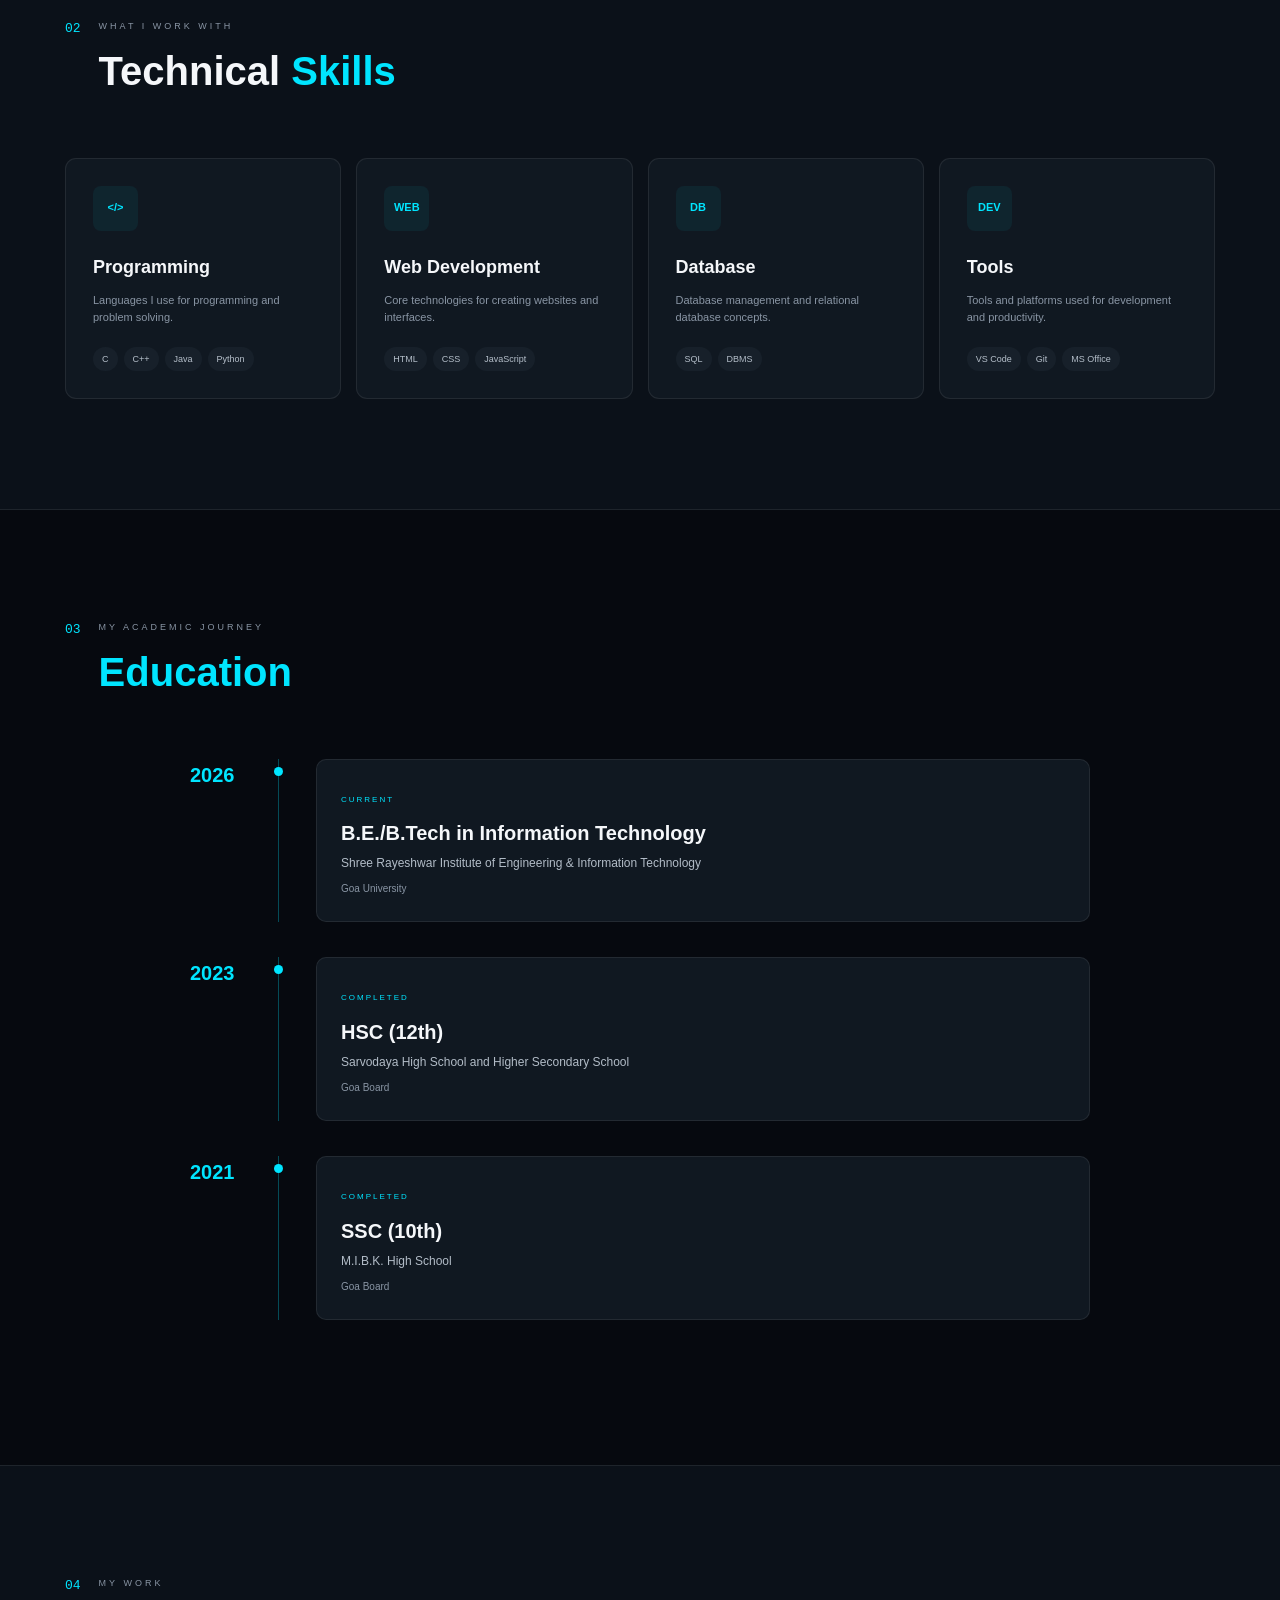
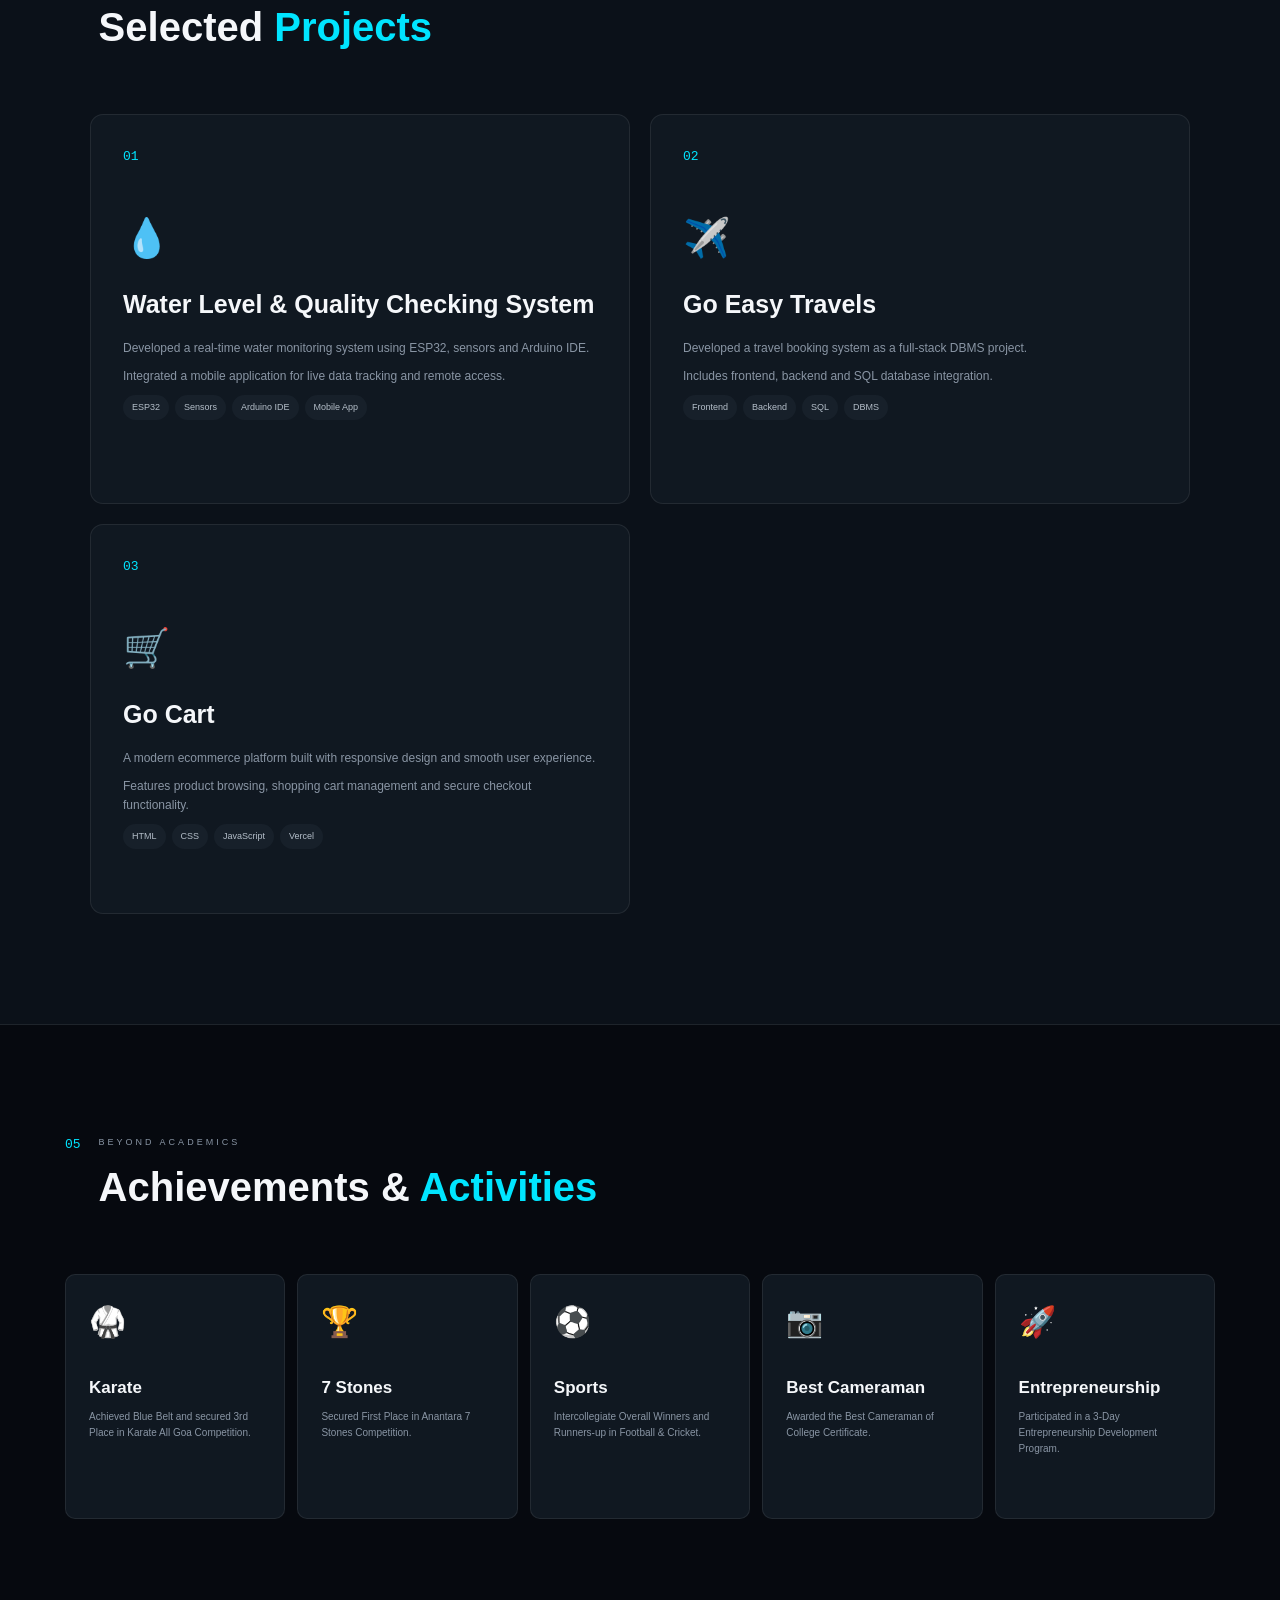
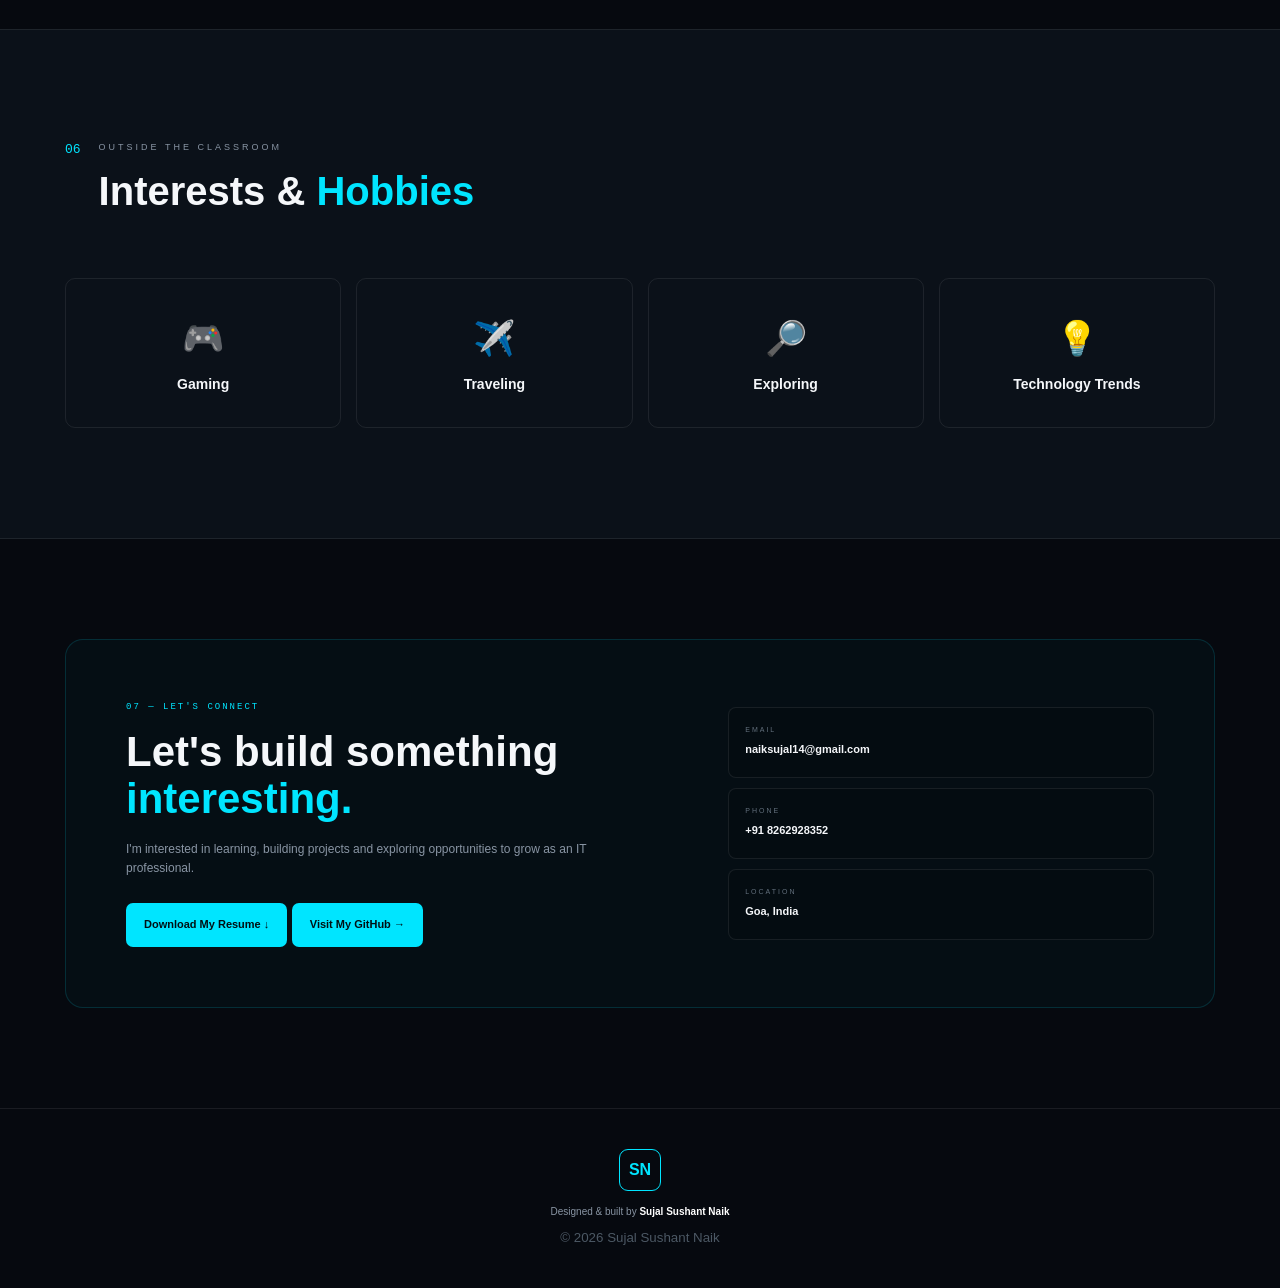
==== commit 7db2d2c0: "Add Go Cart ecommerce project to portfolio" ====
--- a/index.html
+++ b/index.html
@@ -399,6 +399,36 @@
 
             </article>
 
+
+            <article class="project-card">
+
+                <div class="project-number">03</div>
+
+                <div class="project-icon">🛒</div>
+
+                <h3>
+                    Go Cart
+                </h3>
+
+                <p>
+                    A modern ecommerce platform built with
+                    responsive design and smooth user experience.
+                </p>
+
+                <p>
+                    Features product browsing, shopping cart management
+                    and secure checkout functionality.
+                </p>
+
+                <div class="tags">
+                    <span>HTML</span>
+                    <span>CSS</span>
+                    <span>JavaScript</span>
+                    <span>Vercel</span>
+                </div>
+
+            </article>
+
         </div>
 
     </section>
@@ -585,4 +615,4 @@
     </footer>
 
 </body>
-</html>+</html>
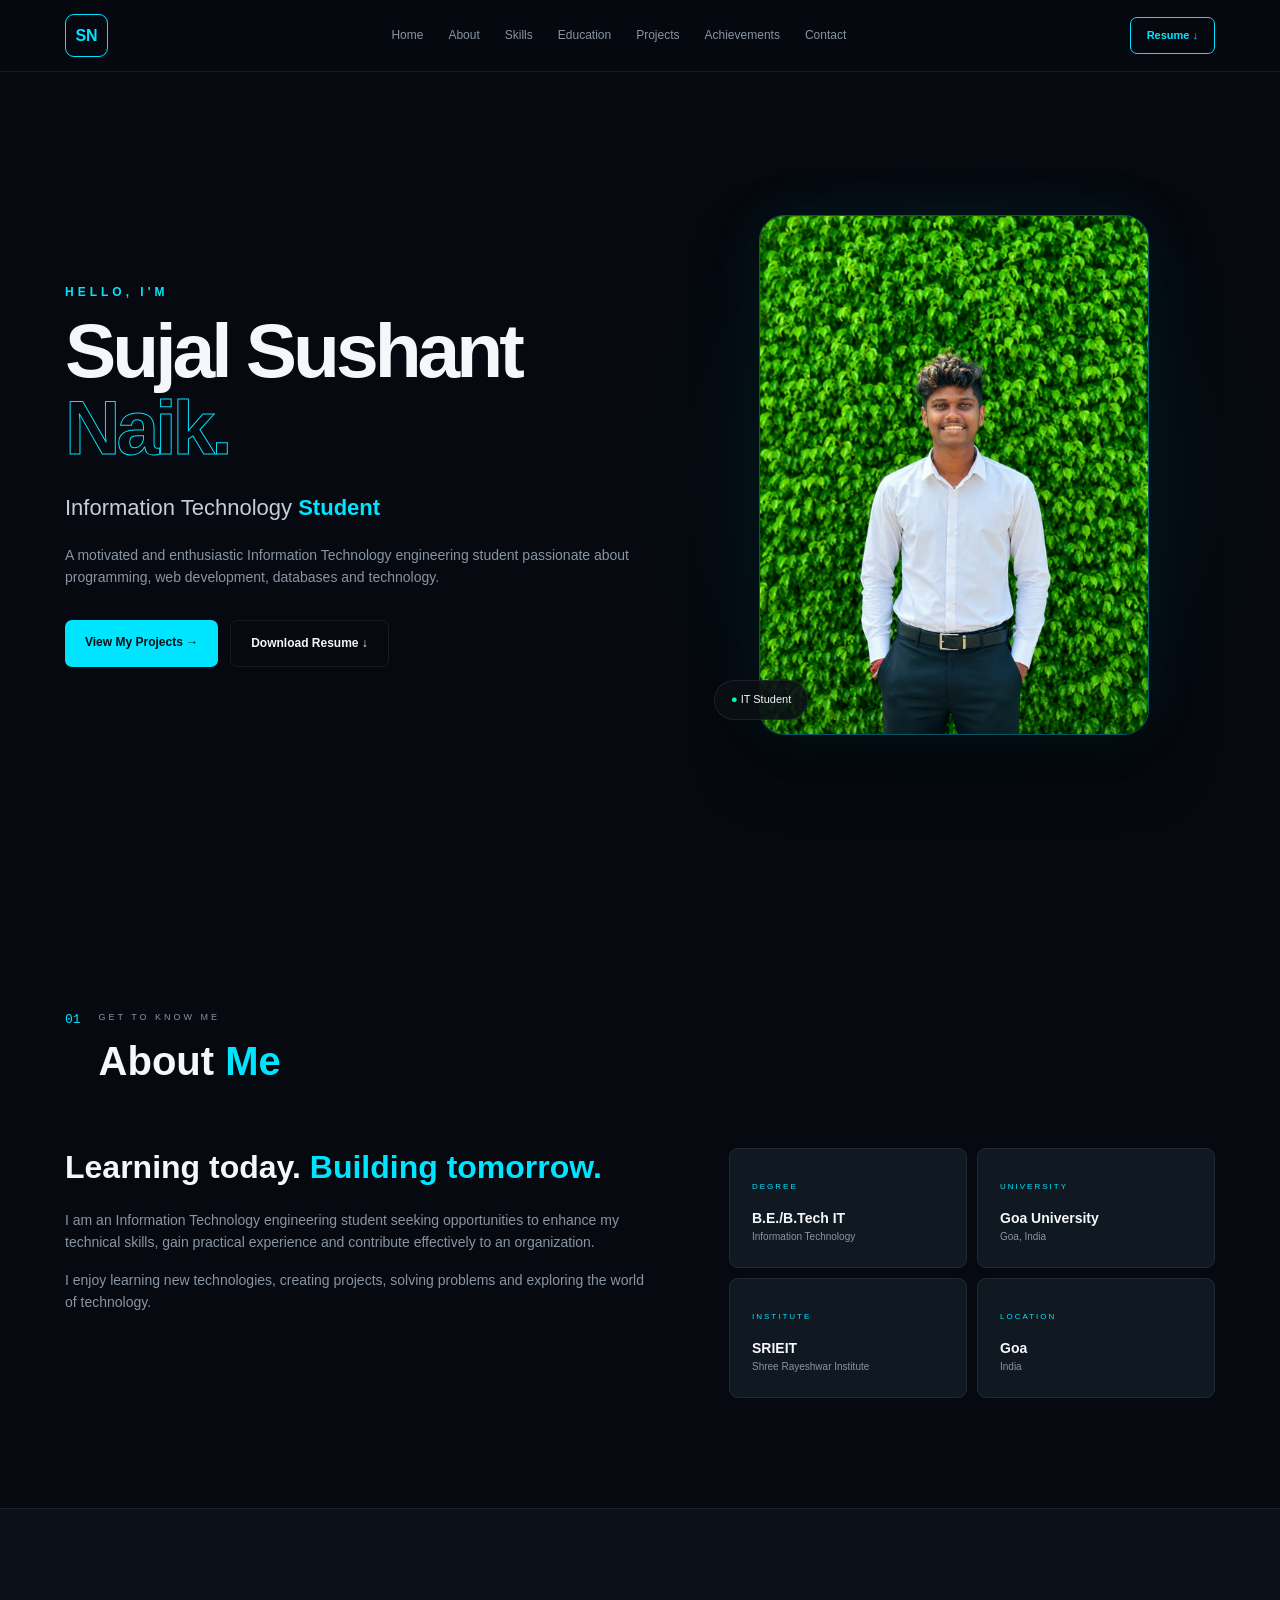
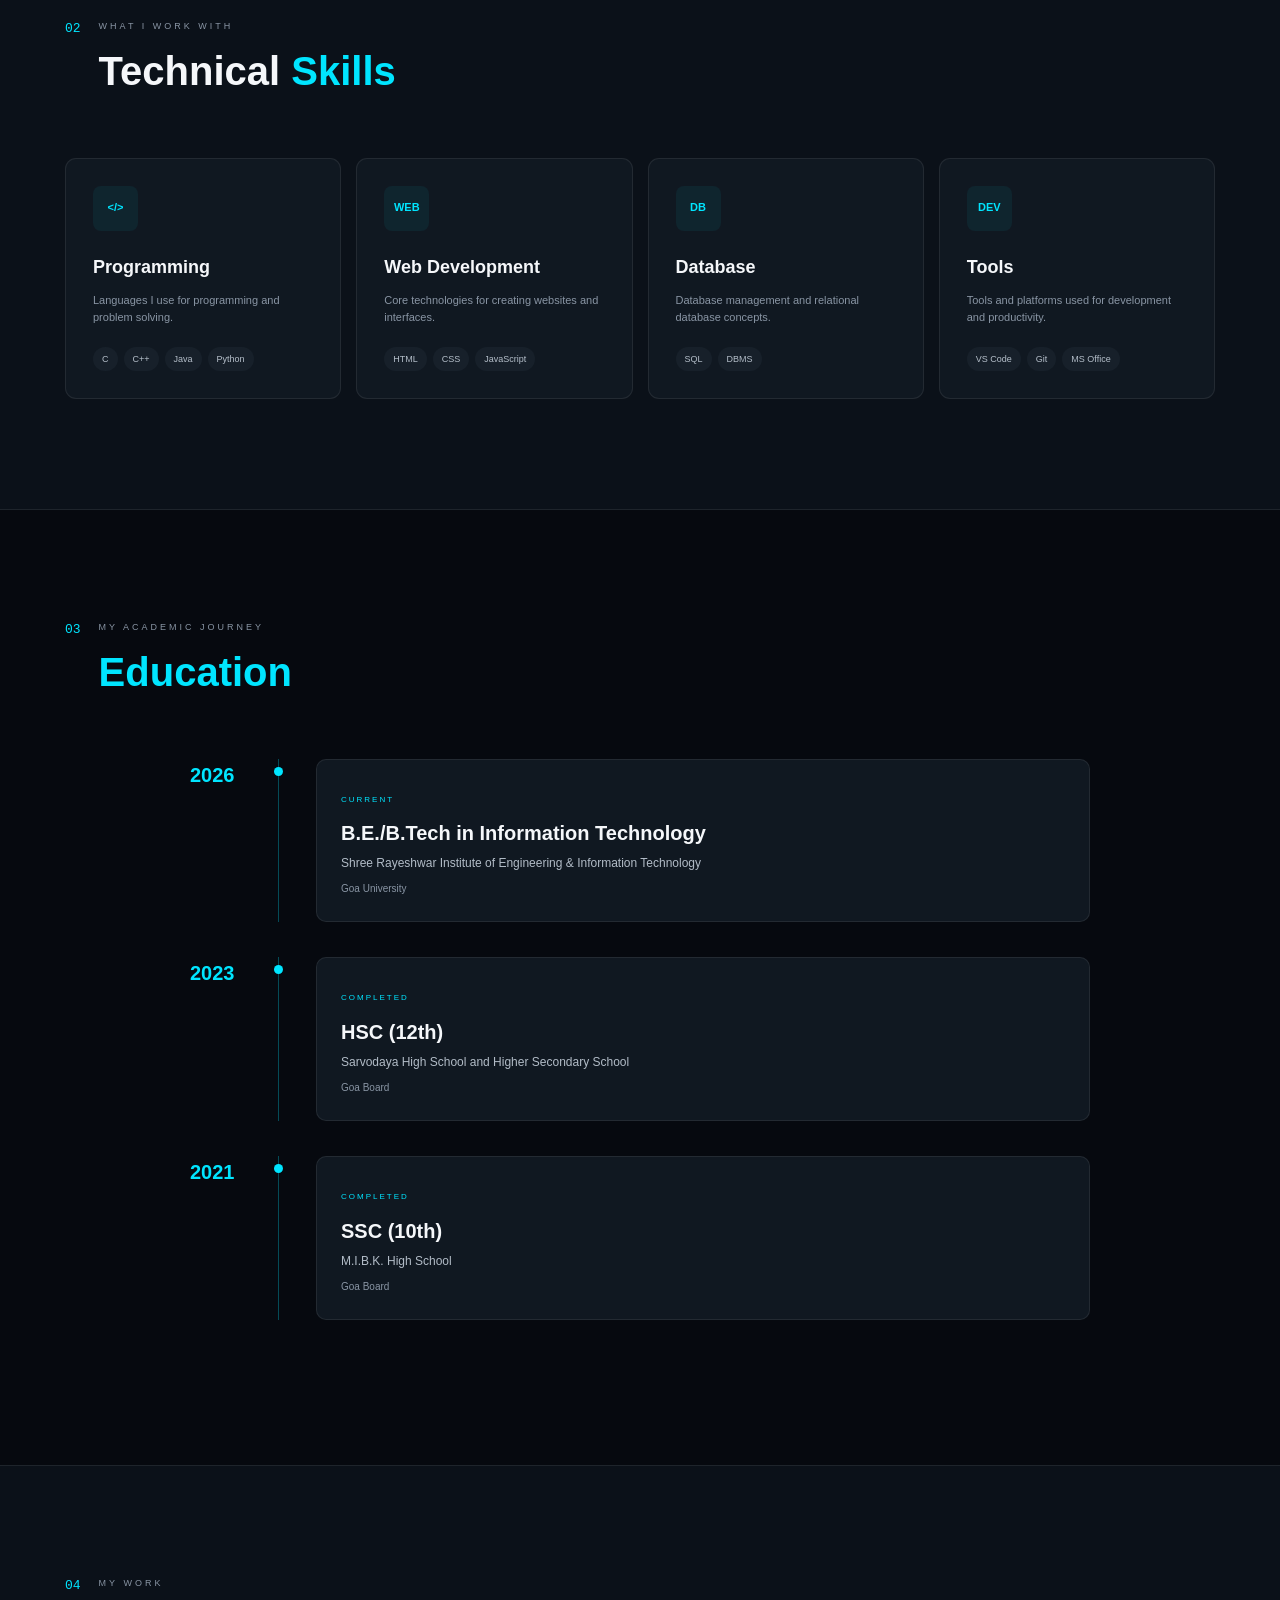
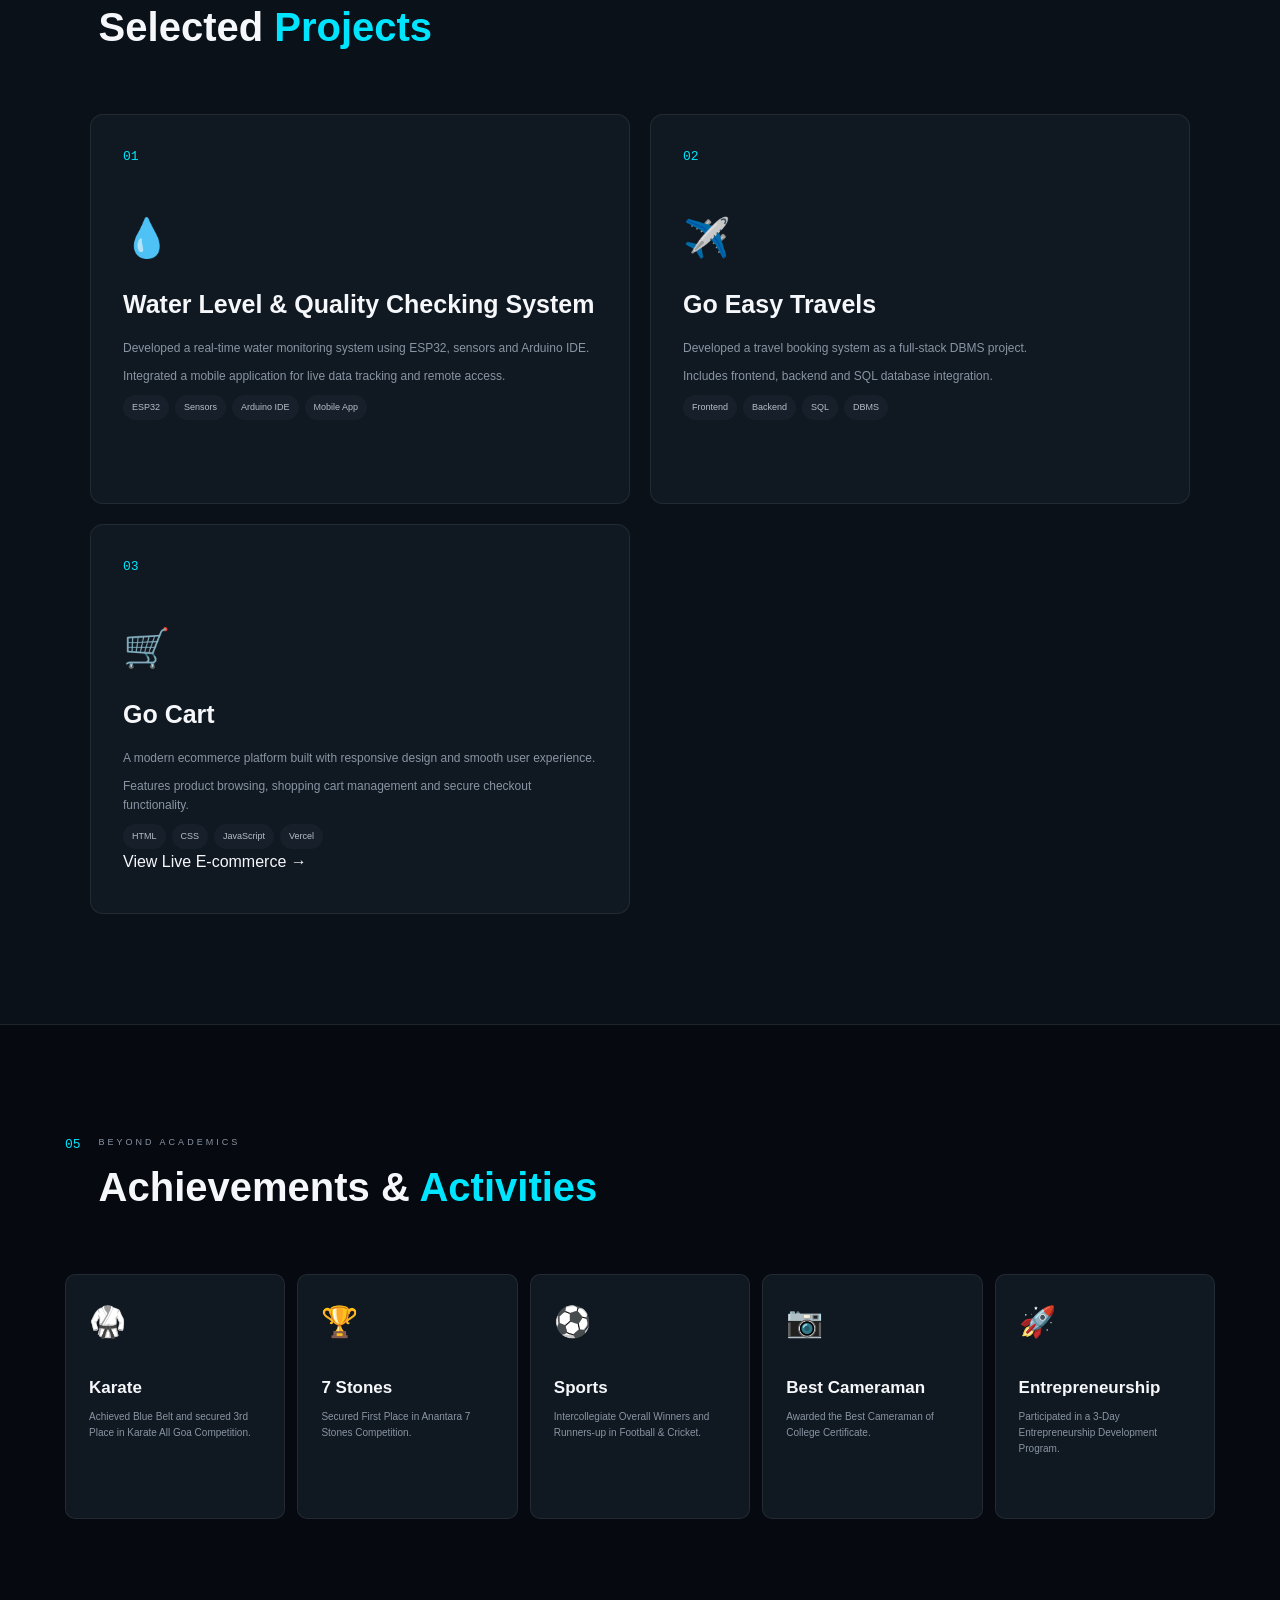
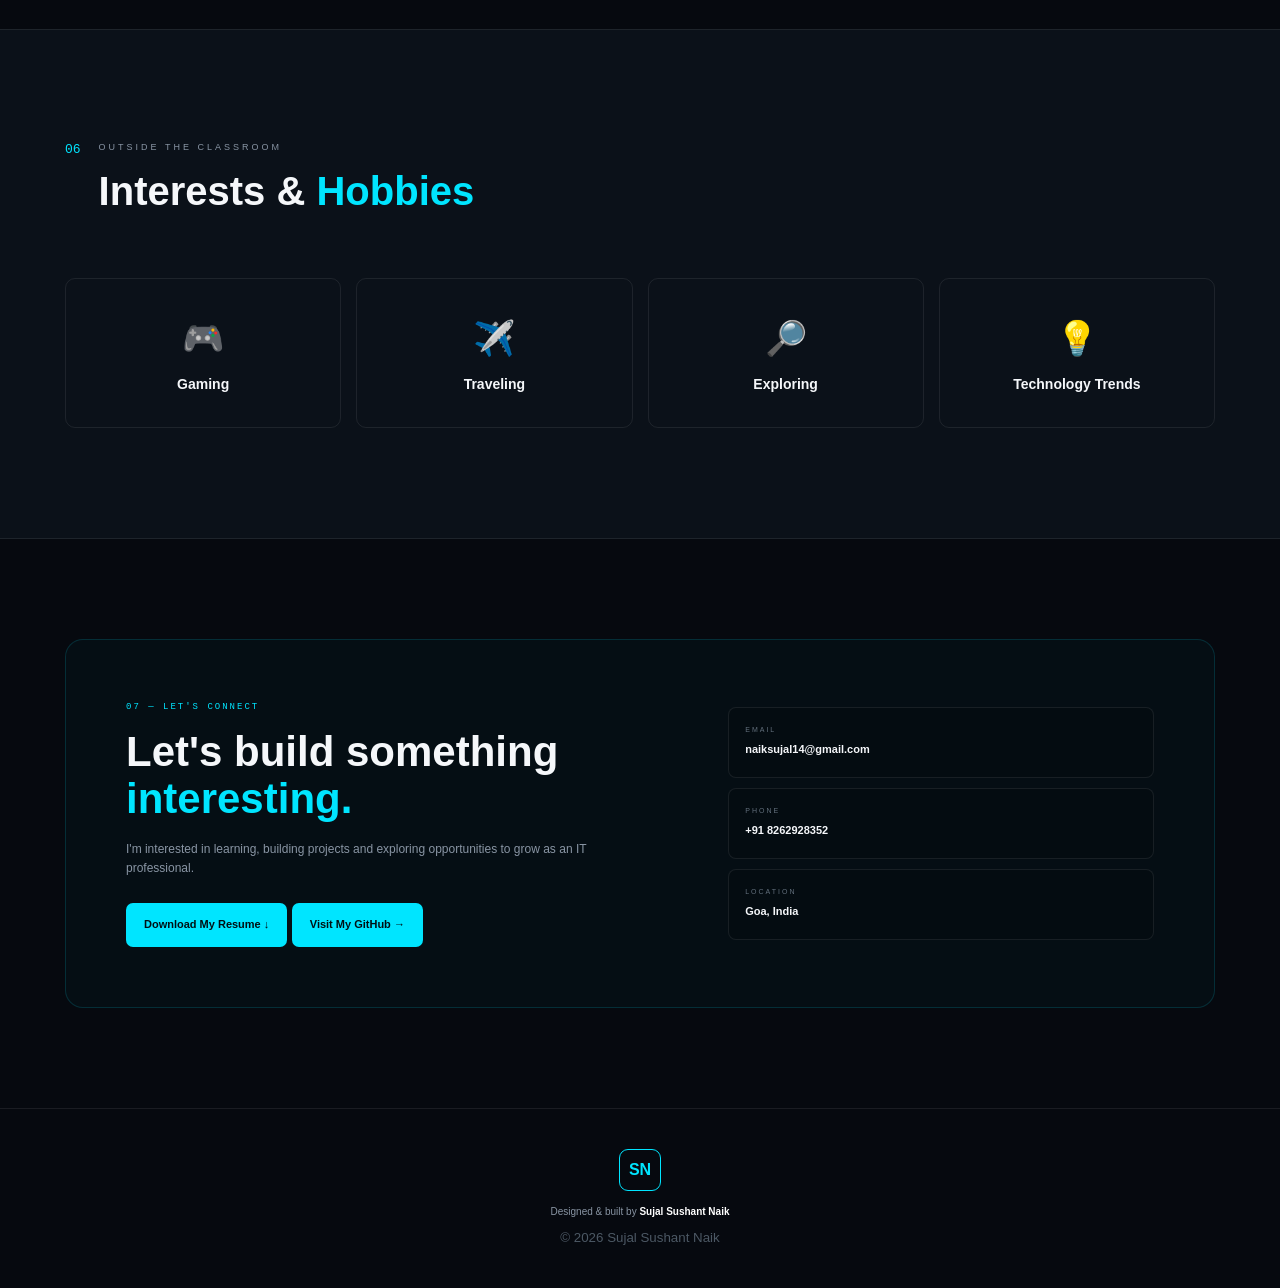
==== commit 652069e9: "Add live Go Cart e-commerce link to the project card" ====
--- a/index.html
+++ b/index.html
@@ -427,6 +427,10 @@
                     <span>Vercel</span>
                 </div>
 
+                <a href="https://go-cart-three-psi.vercel.app/" target="_blank" rel="noopener noreferrer" class="project-link">
+                    View Live E-commerce →
+                </a>
+
             </article>
 
         </div>
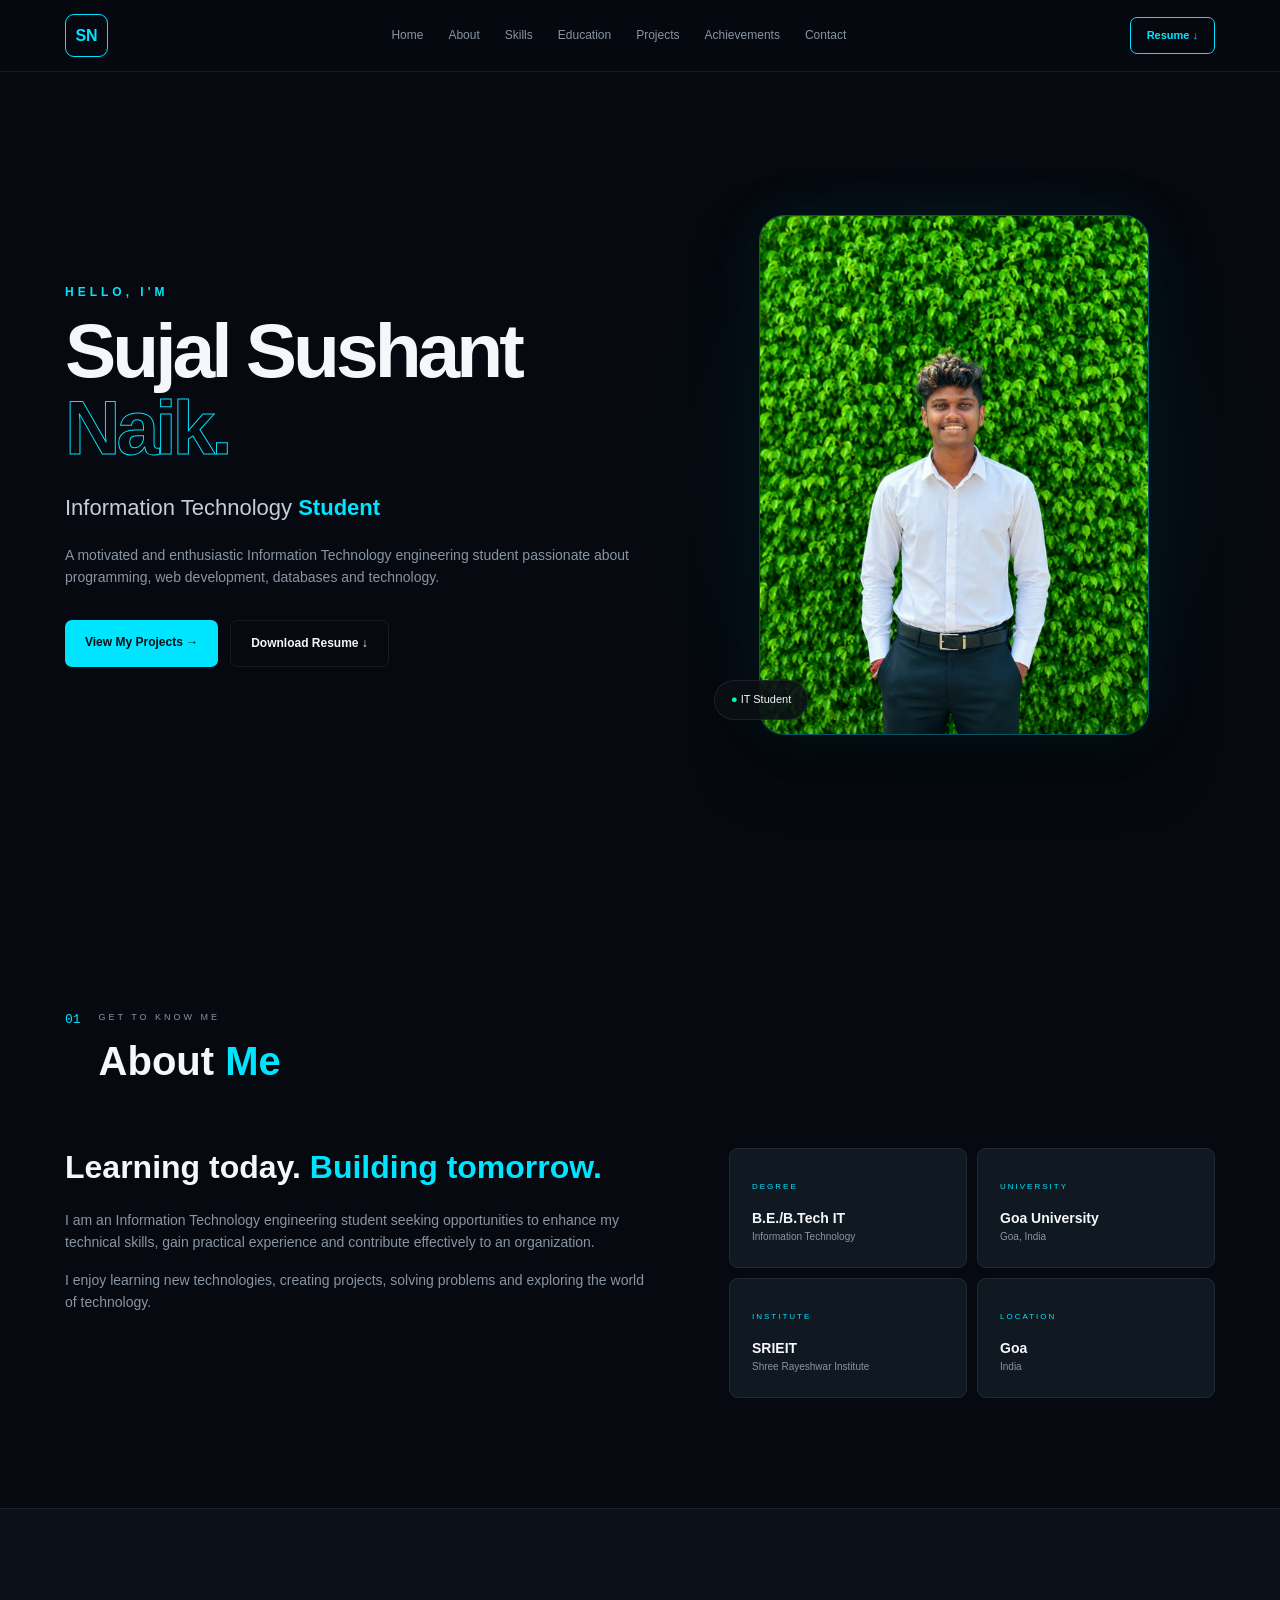
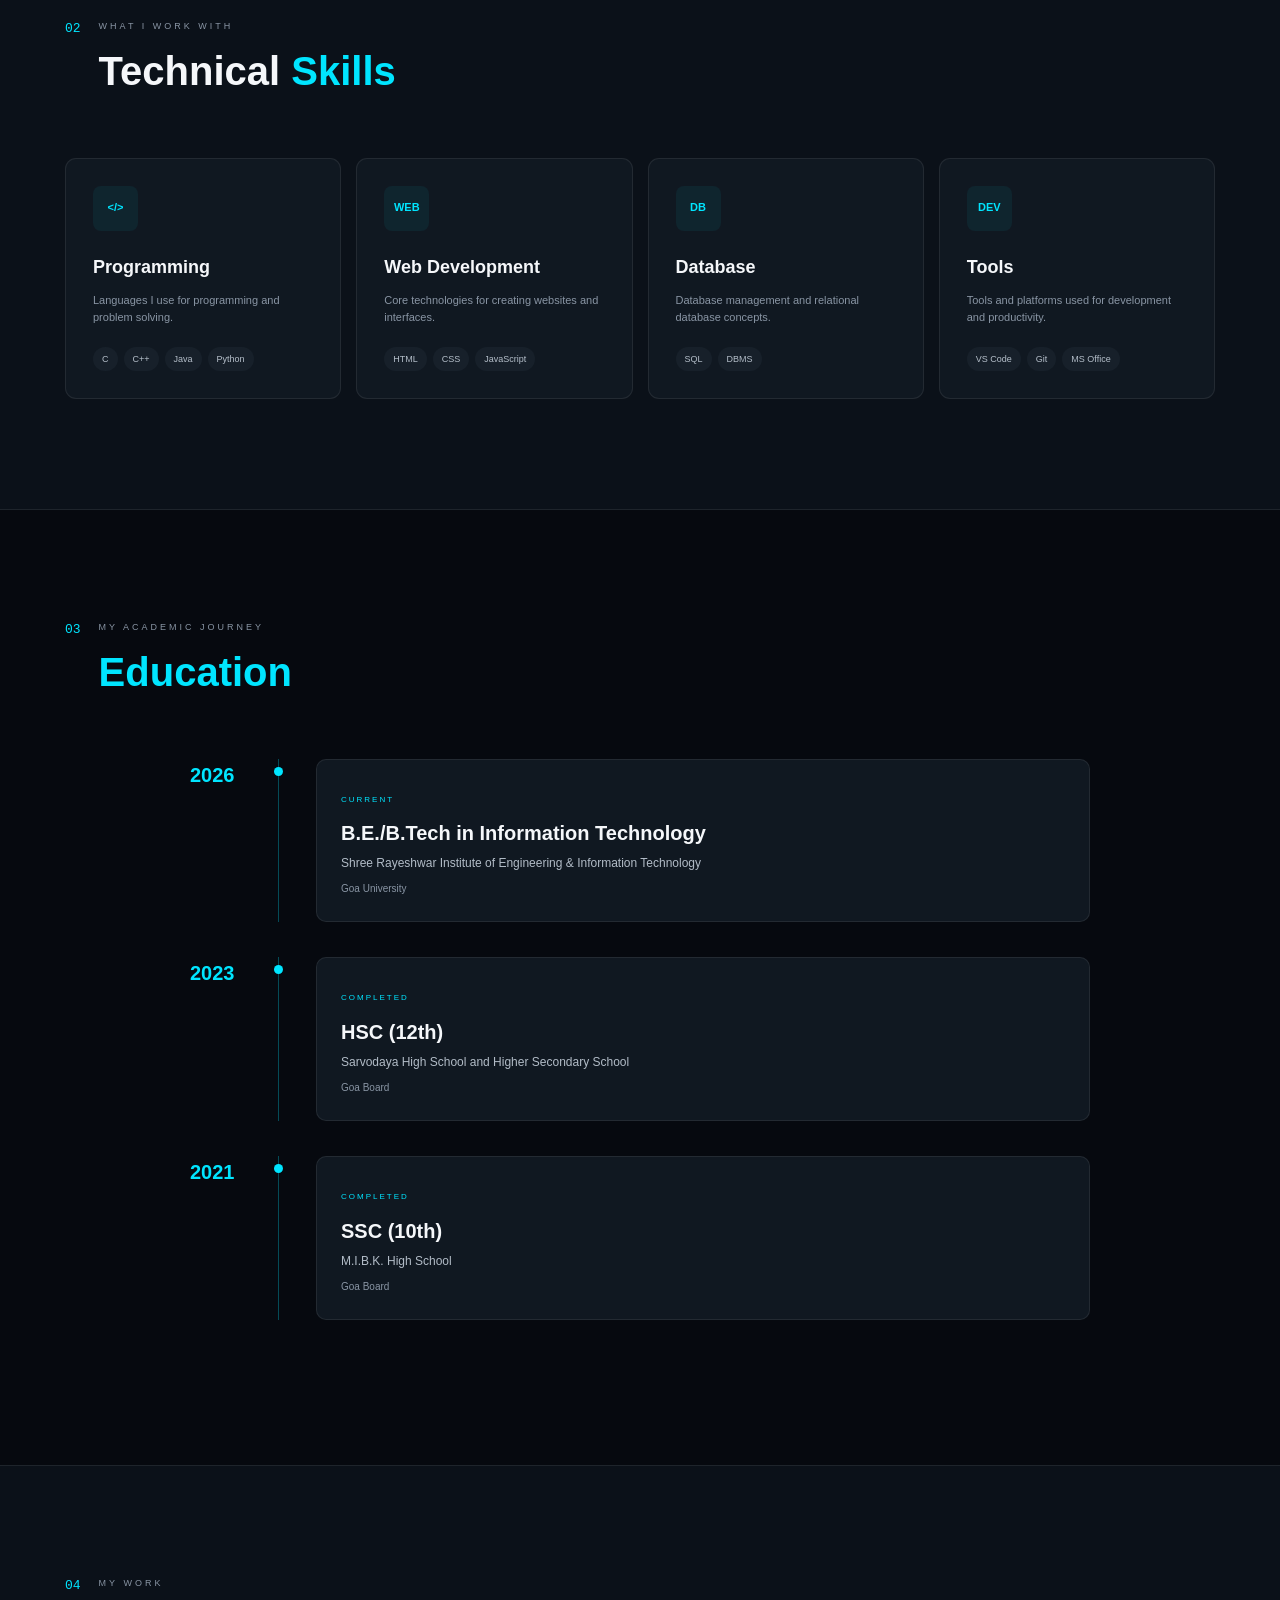
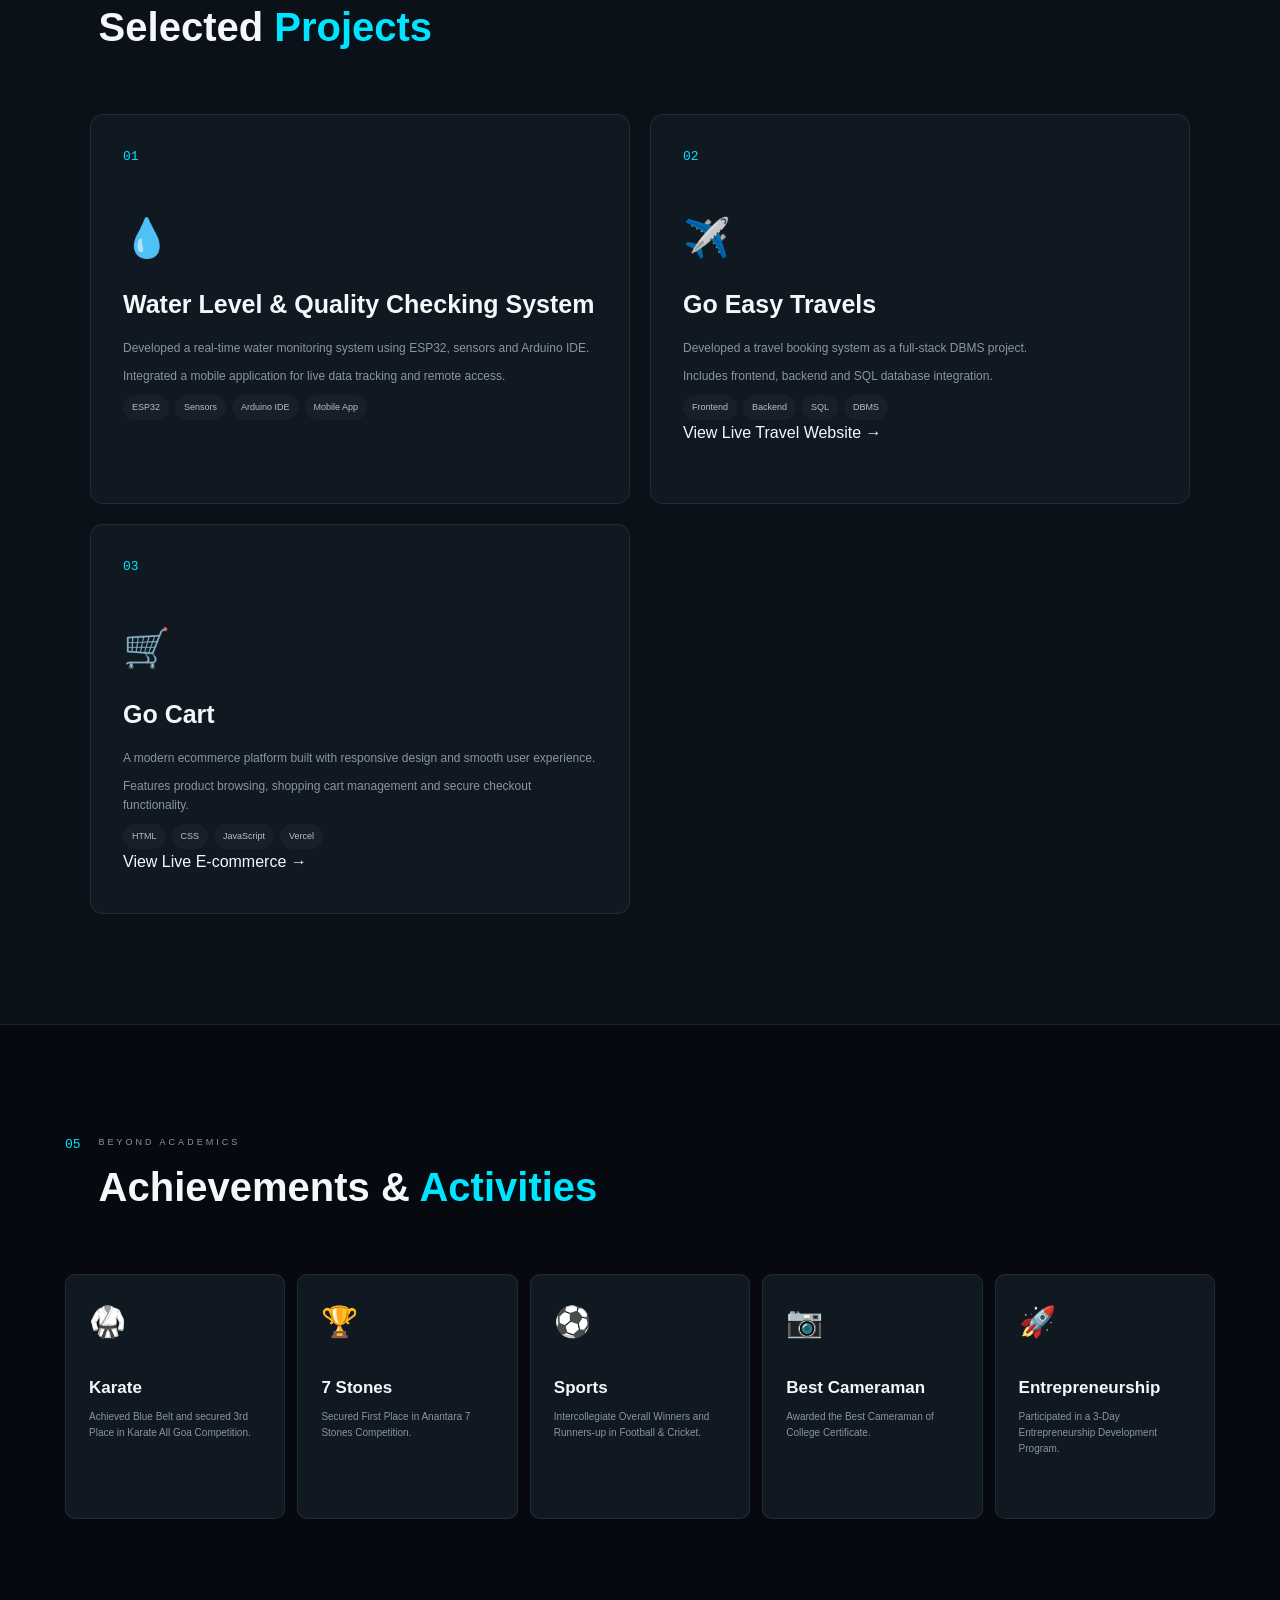
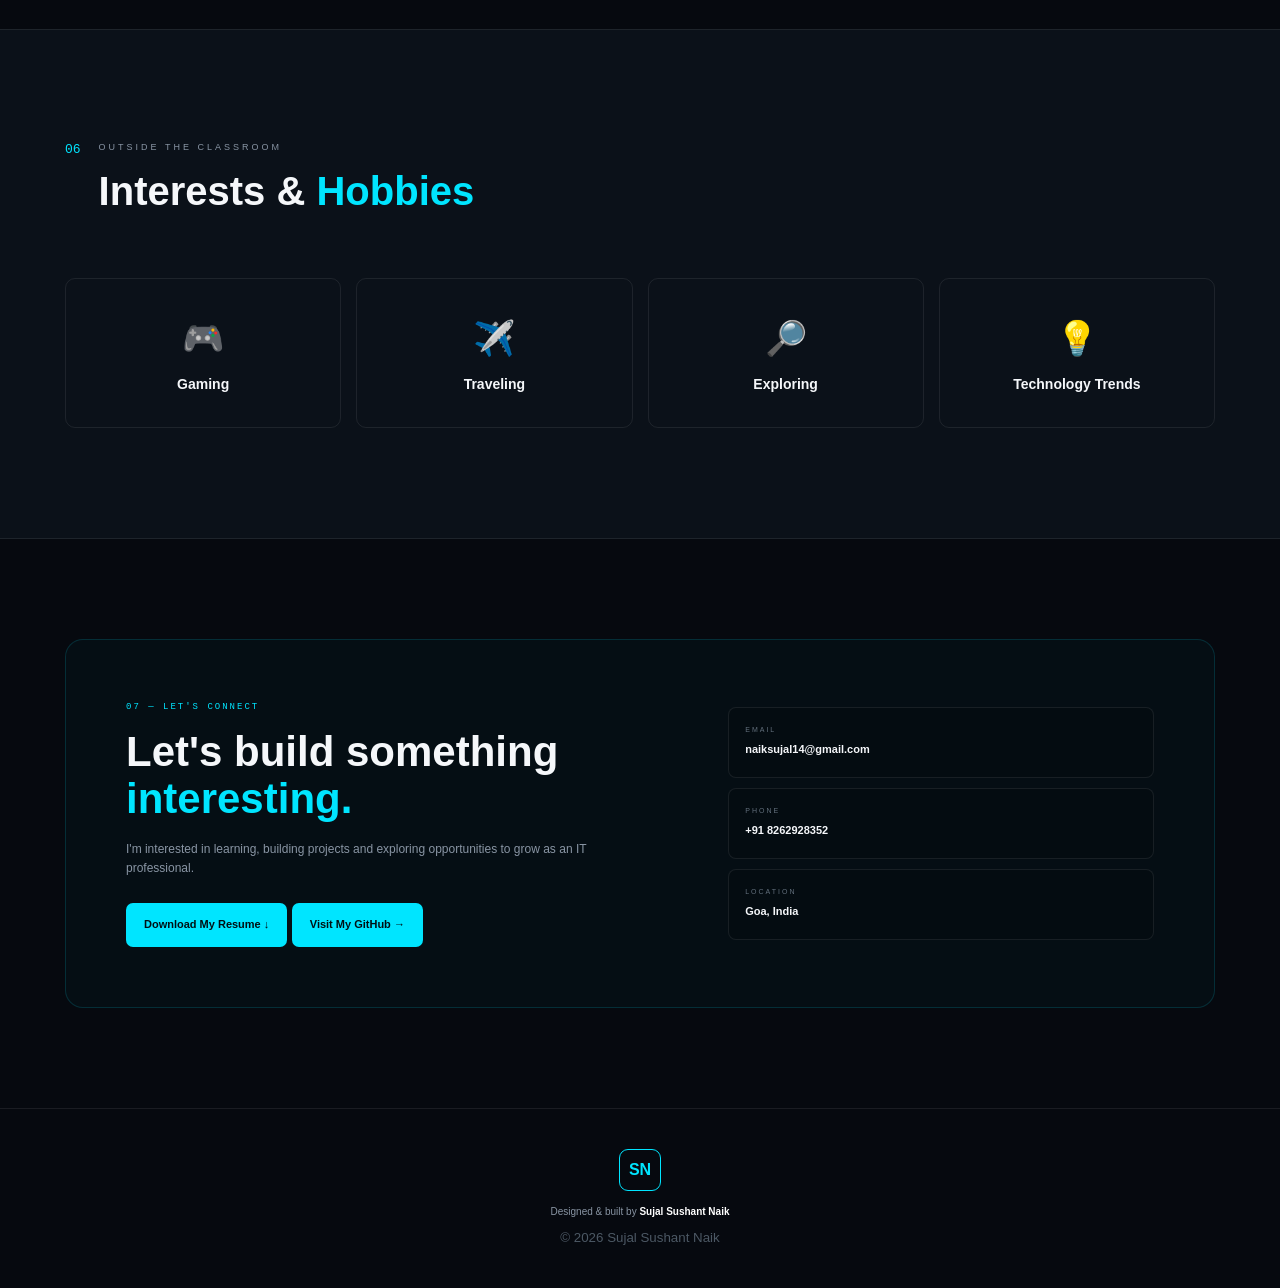
==== commit f6401666: "Add the Go Easy Travels live project link to the project card" ====
--- a/index.html
+++ b/index.html
@@ -397,6 +397,10 @@
                     <span>DBMS</span>
                 </div>
 
+                <a href="https://sites.google.com/ritgoa.ac.in/goeasy-travels/home" target="_blank" rel="noopener noreferrer" class="project-link">
+                    View Live Travel Website →
+                </a>
+
             </article>
 
 
